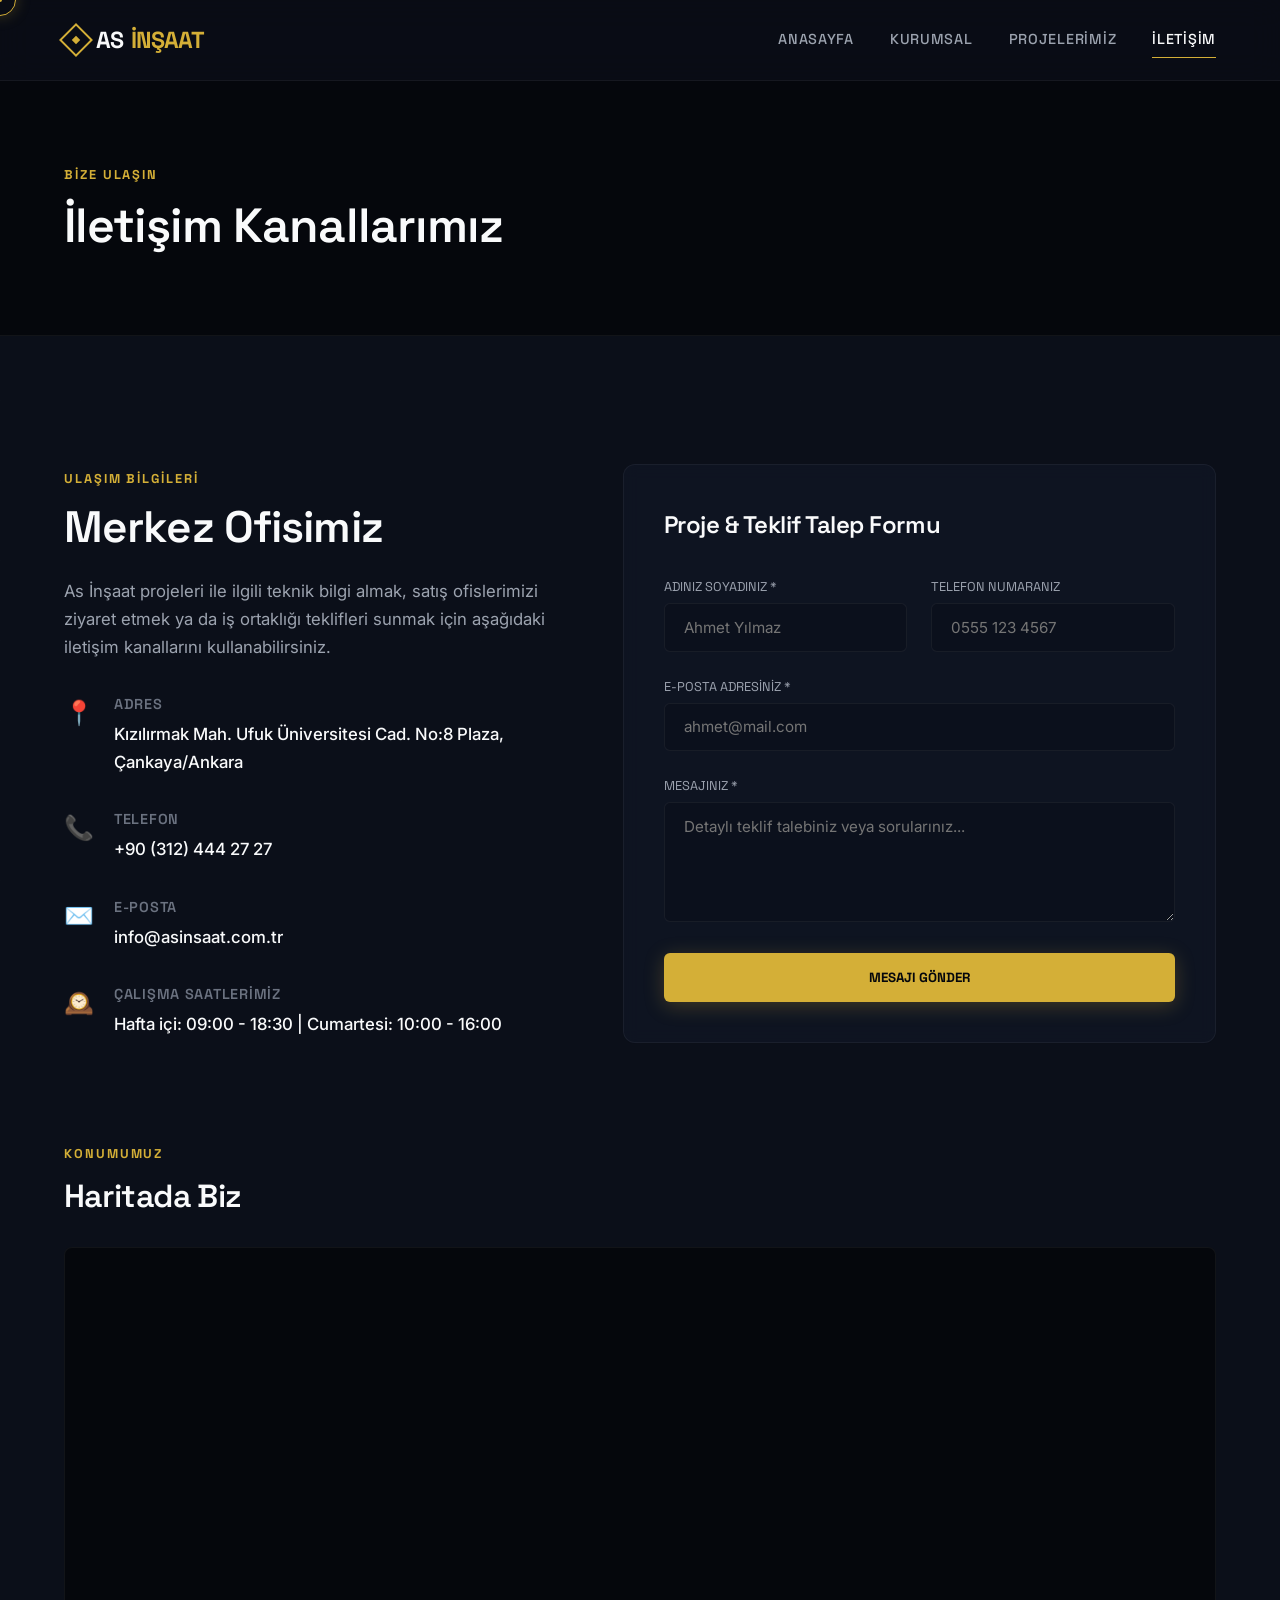
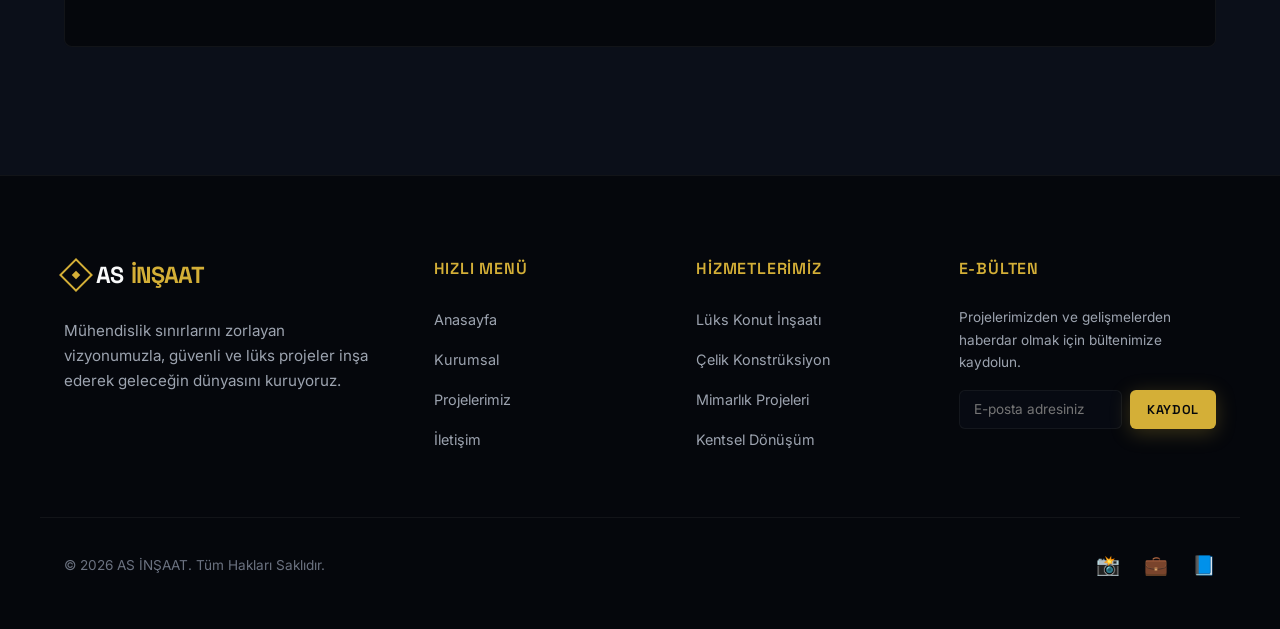
==== contact.html @ 5be3aeaa "feat: initial commit for As Insaat website" ====
<!DOCTYPE html>
<html lang="tr">
<head>
  <meta charset="utf-8">
  <meta name="viewport" content="width=device-width, initial-scale=1.0">
  <title>İletişim | As İnşaat - Merkez Ofis ve Şantiye Bilgileri</title>
  
  <!-- SEO Meta Tags -->
  <meta name="description" content="As İnşaat Ankara merkez ofis adresi, telefon numaraları, e-posta bilgileri ve şantiyelerimiz. Bizimle iletişime geçin, projelerimiz hakkında bilgi alın.">
  <meta name="keywords" content="as inşaat telefon, as inşaat adres, inşaat teklif alma, as inşaat ankara ofis, şantiye konumları">
  <meta name="robots" content="index, follow">
  <meta name="author" content="As İnşaat">
  
  <!-- Favicon -->
  <link rel="icon" type="image/svg+xml" href="data:image/svg+xml,<svg xmlns=%22http://www.w3.org/2000/svg%22 viewBox=%220 0 100 100%22><rect x=%2225%22 y=%2225%22 width=%2250%22 height=%2250%22 fill=%22none%22 stroke=%22%23d4af37%22 stroke-width=%228%22 rotate=%2245%22/></svg>">

  <!-- Style Sheets -->
  <link rel="stylesheet" href="style.css">
</head>
<body>

  <!-- Custom Cursor -->
  <div class="custom-cursor" id="customCursor"></div>
  <div class="custom-cursor-dot" id="customCursorDot"></div>

  <!-- Background Grid Lines -->
  <div class="bg-grid-lines"></div>

  <!-- Glass Header -->
  <header class="glass-header">
    <div class="container nav-container">
      <a href="index.html" class="logo">
        <span class="logo-icon"></span>
        AS<span>İNŞAAT</span>
      </a>
      
      <nav class="nav-menu">
        <a href="index.html" class="nav-item">Anasayfa</a>
        <a href="about.html" class="nav-item">Kurumsal</a>
        <a href="projects.html" class="nav-item">Projelerimiz</a>
        <a href="contact.html" class="nav-item active">İletişim</a>
      </nav>

      <button class="hamburger" id="hamburger" aria-label="Menü">
        <span></span>
        <span></span>
        <span></span>
      </button>
    </div>
  </header>

  <!-- Mobile Menu -->
  <div class="mobile-nav" id="mobileNav">
    <a href="index.html" class="nav-item">Anasayfa</a>
    <a href="about.html" class="nav-item">Kurumsal</a>
    <a href="projects.html" class="nav-item">Projelerimiz</a>
    <a href="contact.html" class="nav-item active">İletişim</a>
  </div>

  <main>
    <!-- Page Hero -->
    <section class="page-hero">
      <div class="container">
        <span class="section-badge">Bize Ulaşın</span>
        <h1 class="page-hero-title">İletişim Kanallarımız</h1>
      </div>
    </section>

    <!-- Contact details section -->
    <section class="page-content-sec">
      <div class="container contact-layout">
        
        <!-- Info Column -->
        <div class="contact-info-block">
          <span class="section-badge">Ulaşım Bilgileri</span>
          <h2 class="section-title">Merkez Ofisimiz</h2>
          <p class="section-desc" style="margin-bottom: 2rem;">As İnşaat projeleri ile ilgili teknik bilgi almak, satış ofislerimizi ziyaret etmek ya da iş ortaklığı teklifleri sunmak için aşağıdaki iletişim kanallarını kullanabilirsiniz.</p>
          
          <ul class="contact-details-list" style="margin-top: 0;">
            <li class="contact-detail-item">
              <span class="contact-icon">📍</span>
              <div class="contact-text">
                <h4>Adres</h4>
                <p>Kızılırmak Mah. Ufuk Üniversitesi Cad. No:8 Plaza, Çankaya/Ankara</p>
              </div>
            </li>
            <li class="contact-detail-item">
              <span class="contact-icon">📞</span>
              <div class="contact-text">
                <h4>Telefon</h4>
                <p>+90 (312) 444 27 27</p>
              </div>
            </li>
            <li class="contact-detail-item">
              <span class="contact-icon">✉️</span>
              <div class="contact-text">
                <h4>E-Posta</h4>
                <p>info@asinsaat.com.tr</p>
              </div>
            </li>
            <li class="contact-detail-item">
              <span class="contact-icon">🕰️</span>
              <div class="contact-text">
                <h4>Çalışma Saatlerimiz</h4>
                <p>Hafta içi: 09:00 - 18:30 | Cumartesi: 10:00 - 16:00</p>
              </div>
            </li>
          </ul>
        </div>

        <!-- Form Column -->
        <div class="contact-form">
          <h3 class="form-title">Proje & Teklif Talep Formu</h3>
          <form id="contactForm">
            <div class="form-row">
              <div class="form-group">
                <label class="form-label">Adınız Soyadınız *</label>
                <input type="text" class="form-input" id="formName" placeholder="Ahmet Yılmaz" required>
              </div>
              <div class="form-group">
                <label class="form-label">Telefon Numaranız</label>
                <input type="tel" class="form-input" id="formPhone" placeholder="0555 123 4567">
              </div>
            </div>
            <div class="form-group">
              <label class="form-label">E-Posta Adresiniz *</label>
              <input type="email" class="form-input" id="formEmail" placeholder="ahmet@mail.com" required>
            </div>
            <div class="form-group">
              <label class="form-label">Mesajınız *</label>
              <textarea class="form-textarea" id="formMessage" placeholder="Detaylı teklif talebiniz veya sorularınız..." required></textarea>
            </div>
            <button type="submit" class="form-submit-btn">Mesajı Gönder</button>
            <div class="form-status" id="formStatus"></div>
          </form>
        </div>

      </div>

      <!-- Google Maps styled iframe -->
      <div class="container" style="margin-top: 6rem;">
        <span class="section-badge">Konumumuz</span>
        <h2 class="section-title" style="font-size: 2rem; margin-bottom: 2rem;">Haritada Biz</h2>
        
        <div style="width: 100%; height: 400px; border-radius: 8px; overflow: hidden; border: 1px solid var(--border); background: var(--bg-darker); position: relative;">
          <!-- Grey scale styled Map placeholder/embed -->
          <iframe 
            src="https://www.google.com/maps/embed?pb=!1m18!1m12!1m3!1d3060.7725964893707!2d32.80806457659556!3d39.90176848683526!2m3!1f0!2f0!3f0!3m2!1i1024!2i768!4f13.1!3m3!1m2!1s0x14d34f40f09ca283%3A0xb35a392817ee6a66!2zS8SxesSxbM1ybWFrLCBVZnVrIMOcbmkudmVyc2l0ZXNpIENkLiwgw4dhbmtheWEvQW5rYXJh!5e0!3m2!2str!3str!4v1719123456789!5m2!2str!3str" 
            width="100%" 
            height="100%" 
            style="border:0; filter: grayscale(1) invert(0.9) contrast(1.15) opacity(0.8);" 
            allowfullscreen="" 
            loading="lazy" 
            referrerpolicy="no-referrer-when-downgrade">
          </iframe>
        </div>
      </div>
    </section>
  </main>

  <!-- Footer -->
  <footer>
    <div class="container footer-grid">
      <div class="footer-brand">
        <a href="index.html" class="logo">
          <span class="logo-icon"></span>
          AS<span>İNŞAAT</span>
        </a>
        <p>Mühendislik sınırlarını zorlayan vizyonumuzla, güvenli ve lüks projeler inşa ederek geleceğin dünyasını kuruyoruz.</p>
      </div>
      
      <div>
        <h4 class="footer-title">Hızlı Menü</h4>
        <ul class="footer-links">
          <li><a href="index.html" class="footer-link">Anasayfa</a></li>
          <li><a href="about.html" class="footer-link">Kurumsal</a></li>
          <li><a href="projects.html" class="footer-link">Projelerimiz</a></li>
          <li><a href="contact.html" class="footer-link">İletişim</a></li>
        </ul>
      </div>

      <div>
        <h4 class="footer-title">Hizmetlerimiz</h4>
        <ul class="footer-links">
          <li><a href="index.html#hizmetler" class="footer-link">Lüks Konut İnşaatı</a></li>
          <li><a href="index.html#hizmetler" class="footer-link">Çelik Konstrüksiyon</a></li>
          <li><a href="index.html#hizmetler" class="footer-link">Mimarlık Projeleri</a></li>
          <li><a href="index.html#hizmetler" class="footer-link">Kentsel Dönüşüm</a></li>
        </ul>
      </div>

      <div>
        <h4 class="footer-title">E-Bülten</h4>
        <p style="color: var(--text-muted); font-size: 0.85rem; margin-bottom: 1rem;">Projelerimizden ve gelişmelerden haberdar olmak için bültenimize kaydolun.</p>
        <div style="display: flex; gap: 8px;">
          <input type="email" class="form-input" placeholder="E-posta adresiniz" style="padding: 10px 14px; font-size: 0.85rem;">
          <button class="btn btn-primary" style="padding: 10px 16px; font-size: 0.8rem; border-radius: 6px;">KAYDOL</button>
        </div>
      </div>
    </div>

    <div class="container footer-bottom">
      <div class="copyright">&copy; 2026 AS İNŞAAT. Tüm Hakları Saklıdır.</div>
      <div class="footer-socials">
        <a href="#" class="social-icon" aria-label="Instagram">📸</a>
        <a href="#" class="social-icon" aria-label="LinkedIn">💼</a>
        <a href="#" class="social-icon" aria-label="Facebook">📘</a>
      </div>
    </div>
  </footer>

  <!-- Project Database & Script files -->
  <script src="projects.js"></script>
  <script src="script.js"></script>
</body>
</html>
---- style.css ----
/* As İnşaat - Premium Kurumsal Mimarlık & İnşaat Tasarım Sistemi */

@import url('https://fonts.googleapis.com/css2?family=Inter:wght@300;400;500;600;700&family=Space+Grotesk:wght@300;400;500;600;700&display=swap');

:root {
  --bg-dark: #0b0f19;
  --bg-darker: #05070c;
  --bg-card: rgba(17, 24, 39, 0.65);
  --bg-card-hover: rgba(31, 41, 55, 0.8);
  
  --primary: #d4af37; /* Metalik Altın / Pirinç */
  --primary-glow: rgba(212, 175, 55, 0.25);
  --primary-dim: #b5922a;
  
  --text-main: #f9fafb;
  --text-muted: #9ca3af;
  --text-dim: #6b7280;
  
  --border: rgba(255, 255, 255, 0.05);
  --border-hover: rgba(212, 175, 55, 0.3);
  
  --font-heading: 'Space Grotesk', sans-serif;
  --font-body: 'Inter', sans-serif;
  
  --ease-custom: cubic-bezier(0.16, 1, 0.3, 1);
}

/* Reset & Base Styles */
*, *::before, *::after {
  box-sizing: border-box;
  margin: 0;
  padding: 0;
}

html {
  scroll-behavior: smooth;
  background-color: var(--bg-dark);
  font-size: 16px;
}

body {
  background-color: var(--bg-dark);
  color: var(--text-main);
  font-family: var(--font-body);
  overflow-x: hidden;
  line-height: 1.65;
  -webkit-font-smoothing: antialiased;
}

/* Scrollbar */
::-webkit-scrollbar {
  width: 6px;
}
::-webkit-scrollbar-track {
  background: var(--bg-darker);
}
::-webkit-scrollbar-thumb {
  background: rgba(255, 255, 255, 0.08);
  border-radius: 3px;
}
::-webkit-scrollbar-thumb:hover {
  background: var(--primary);
}

/* Layout Utilities */
.container {
  max-width: 1200px;
  margin: 0 auto;
  padding: 0 1.5rem;
  position: relative;
  z-index: 10;
}

/* Custom Cursor */
.custom-cursor {
  position: fixed;
  width: 32px;
  height: 32px;
  border: 1px solid var(--primary);
  border-radius: 50%;
  pointer-events: none;
  transform: translate(-50%, -50%);
  z-index: 99999;
  transition: width 0.3s var(--ease-custom), height 0.3s var(--ease-custom), background-color 0.3s;
  box-shadow: 0 0 15px var(--primary-glow);
}
.custom-cursor-dot {
  position: fixed;
  width: 4px;
  height: 4px;
  background-color: var(--primary);
  border-radius: 50%;
  pointer-events: none;
  transform: translate(-50%, -50%);
  z-index: 100000;
}
.custom-cursor.grow {
  width: 50px;
  height: 50px;
  background-color: rgba(212, 175, 55, 0.05);
  border-color: var(--primary);
}
@media (hover: none) {
  .custom-cursor, .custom-cursor-dot { display: none !important; }
}

/* Grid System */
.grid {
  display: grid;
  gap: 2rem;
}
.grid-2 { grid-template-columns: 1fr; }
.grid-3 { grid-template-columns: 1fr; }
.grid-4 { grid-template-columns: 1fr; }

@media (min-width: 768px) {
  .grid-2 { grid-template-columns: repeat(2, 1fr); }
  .grid-3 { grid-template-columns: repeat(2, 1fr); }
  .grid-4 { grid-template-columns: repeat(2, 1fr); }
}
@media (min-width: 1024px) {
  .grid-3 { grid-template-columns: repeat(3, 1fr); }
  .grid-4 { grid-template-columns: repeat(4, 1fr); }
}

/* Typography & Headings */
h1, h2, h3, h4, h5, h6 {
  font-family: var(--font-heading);
  font-weight: 600;
  letter-spacing: -0.02em;
  color: var(--text-main);
}

.section-badge {
  font-family: var(--font-heading);
  font-size: 0.8rem;
  text-transform: uppercase;
  color: var(--primary);
  letter-spacing: 0.15em;
  font-weight: 700;
  display: inline-block;
  margin-bottom: 0.75rem;
}

.section-title {
  font-size: 2.25rem;
  line-height: 1.2;
  margin-bottom: 1.5rem;
}
@media (min-width: 768px) {
  .section-title { font-size: 2.75rem; }
}

.section-desc {
  color: var(--text-muted);
  max-width: 600px;
  margin-bottom: 3rem;
  font-size: 1.05rem;
}

/* Buttons */
.btn {
  display: inline-flex;
  align-items: center;
  justify-content: center;
  padding: 0.85rem 1.75rem;
  font-family: var(--font-heading);
  font-size: 0.9rem;
  font-weight: 600;
  text-transform: uppercase;
  letter-spacing: 0.05em;
  border-radius: 4px;
  cursor: pointer;
  text-decoration: none;
  transition: all 0.3s var(--ease-custom);
  border: 1px solid transparent;
  gap: 0.75rem;
}
.btn-primary {
  background: var(--primary);
  color: var(--bg-darker);
  box-shadow: 0 4px 20px var(--primary-glow);
}
.btn-primary:hover {
  background: var(--text-main);
  box-shadow: 0 8px 30px rgba(255, 255, 255, 0.1);
  transform: translateY(-2px);
}
.btn-secondary {
  background: transparent;
  color: var(--text-main);
  border-color: rgba(255, 255, 255, 0.15);
}
.btn-secondary:hover {
  background: rgba(255, 255, 255, 0.05);
  border-color: var(--primary);
  transform: translateY(-2px);
}

/* Glass Header & Navbar */
header.glass-header {
  position: fixed;
  top: 0;
  left: 0;
  width: 100%;
  z-index: 1000;
  background: rgba(11, 15, 25, 0.75);
  backdrop-filter: blur(16px);
  -webkit-backdrop-filter: blur(16px);
  border-bottom: 1px solid var(--border);
  transition: background 0.3s, padding 0.3s;
}
header.glass-header .nav-container {
  display: flex;
  justify-content: space-between;
  align-items: center;
  height: 80px;
}
.logo {
  font-family: var(--font-heading);
  font-size: 1.45rem;
  font-weight: 700;
  color: var(--text-main);
  text-decoration: none;
  letter-spacing: -1px;
  display: flex;
  align-items: center;
  gap: 8px;
}
.logo-icon {
  width: 24px;
  height: 24px;
  border: 2px solid var(--primary);
  transform: rotate(45deg);
  position: relative;
  display: inline-block;
}
.logo-icon::after {
  content: '';
  position: absolute;
  top: 50%;
  left: 50%;
  width: 6px;
  height: 6px;
  background-color: var(--primary);
  transform: translate(-50%, -50%);
}
.logo span {
  color: var(--primary);
}

.nav-menu {
  display: none;
  gap: 2.25rem;
  align-items: center;
}
@media (min-width: 768px) {
  .nav-menu { display: flex; }
}
.nav-item {
  color: var(--text-muted);
  text-decoration: none;
  font-weight: 500;
  font-size: 0.9rem;
  font-family: var(--font-heading);
  text-transform: uppercase;
  letter-spacing: 0.05em;
  transition: color 0.3s;
  position: relative;
  padding: 6px 0;
}
.nav-item::after {
  content: '';
  position: absolute;
  bottom: 0;
  left: 0;
  width: 0;
  height: 1px;
  background-color: var(--primary);
  transition: width 0.3s;
}
.nav-item:hover {
  color: var(--text-main);
}
.nav-item:hover::after, .nav-item.active::after {
  width: 100%;
}
.nav-item.active {
  color: var(--text-main);
}

/* Mobile Menu Hamburger */
.hamburger {
  display: flex;
  flex-direction: column;
  gap: 6px;
  background: transparent;
  border: none;
  cursor: pointer;
  padding: 5px;
  z-index: 1001;
}
@media (min-width: 768px) {
  .hamburger { display: none; }
}
.hamburger span {
  display: block;
  width: 24px;
  height: 2px;
  background-color: var(--text-main);
  transition: transform 0.3s, opacity 0.3s;
}
.hamburger.active span:nth-child(1) {
  transform: translateY(8px) rotate(45deg);
}
.hamburger.active span:nth-child(2) {
  opacity: 0;
}
.hamburger.active span:nth-child(3) {
  transform: translateY(-8px) rotate(-45deg);
}

/* Mobile Dropdown Nav */
.mobile-nav {
  position: fixed;
  top: 0;
  right: -100%;
  width: 300px;
  height: 100vh;
  background: #0e1422;
  border-left: 1px solid var(--border);
  padding: 100px 30px 30px 30px;
  display: flex;
  flex-direction: column;
  gap: 2rem;
  z-index: 999;
  transition: right 0.4s var(--ease-custom);
  box-shadow: -10px 0 30px rgba(0,0,0,0.5);
}
.mobile-nav.active {
  right: 0;
}
.mobile-nav .nav-item {
  font-size: 1.1rem;
}

/* Grid Background Layout */
.bg-grid-lines {
  position: fixed;
  top: 0;
  left: 0;
  width: 100vw;
  height: 100vh;
  background-image: 
    linear-gradient(rgba(255, 255, 255, 0.005) 1px, transparent 1px),
    linear-gradient(90deg, rgba(255, 255, 255, 0.005) 1px, transparent 1px);
  background-size: 80px 80px;
  pointer-events: none;
  z-index: 1;
}

/* Hero Section with 3D Explode Building Animation */
.hero-section {
  position: relative;
  min-height: 100vh;
  padding-top: 100px;
  display: flex;
  align-items: center;
  overflow: hidden;
  z-index: 2;
}

.hero-layout {
  display: grid;
  grid-template-columns: 1fr;
  align-items: center;
  gap: 3rem;
  width: 100%;
}
@media (min-width: 1024px) {
  .hero-layout {
    grid-template-columns: 1.2fr 1fr;
  }
}

.hero-content {
  position: relative;
  z-index: 10;
}
.hero-title {
  font-size: 3rem;
  line-height: 1.1;
  font-weight: 700;
  margin-bottom: 1.5rem;
}
@media (min-width: 768px) {
  .hero-title { font-size: 4rem; }
}
.hero-title span {
  color: var(--primary);
  display: block;
}
.hero-description {
  color: var(--text-muted);
  font-size: 1.1rem;
  margin-bottom: 2.5rem;
  max-width: 500px;
}
.hero-actions {
  display: flex;
  gap: 1rem;
  flex-wrap: wrap;
}

/* 3D Animation Container */
.hero-3d-viewport {
  position: relative;
  height: 380px;
  width: 100%;
  display: flex;
  align-items: center;
  justify-content: center;
  perspective: 1200px; /* 3D derinlik oluşturucu */
}
@media (min-width: 768px) {
  .hero-3d-viewport { height: 500px; }
}

.hero-3d-container {
  width: 280px;
  height: 380px;
  position: relative;
  transform-style: preserve-3d;
  transform: rotateX(20deg) rotateY(-25deg);
  transition: transform 0.1s ease-out;
}
@media (min-width: 768px) {
  .hero-3d-container {
    width: 340px;
    height: 440px;
  }
}

/* 3D Yapı Katmanları */
.building-layer {
  position: absolute;
  top: 0;
  left: 0;
  width: 100%;
  height: 100%;
  transform-style: preserve-3d;
  pointer-events: none;
  display: flex;
  align-items: center;
  justify-content: center;
}

/* Layer 1: Blueprint vector lines */
.layer-blueprint {
  z-index: 10;
}
.layer-blueprint svg {
  width: 100%;
  height: 100%;
  filter: drop-shadow(0 0 8px rgba(30, 144, 255, 0.4));
}

/* Layer 2: Steel Structural Framework */
.layer-structure {
  z-index: 20;
}
.layer-structure svg {
  width: 100%;
  height: 100%;
  filter: drop-shadow(0 0 12px rgba(212, 175, 55, 0.3));
}

/* Layer 3: Completed Glazed Facade render */
.layer-facade {
  z-index: 30;
}
.layer-facade svg {
  width: 100%;
  height: 100%;
  filter: drop-shadow(0 15px 30px rgba(0, 0, 0, 0.5));
}

/* Teknik Bilgi Baloncukları */
.tech-label {
  position: absolute;
  background: rgba(11, 15, 25, 0.85);
  border: 1px solid var(--primary);
  border-radius: 4px;
  padding: 6px 12px;
  font-family: var(--font-heading);
  font-size: 0.75rem;
  color: var(--primary);
  font-weight: 700;
  letter-spacing: 0.05em;
  white-space: nowrap;
  pointer-events: none;
  opacity: 0;
  transition: opacity 0.3s;
  display: flex;
  align-items: center;
  gap: 8px;
  backdrop-filter: blur(4px);
}
.tech-label::before {
  content: '';
  width: 6px;
  height: 6px;
  background-color: var(--primary);
  border-radius: 50%;
}
.label-blueprint { top: 25%; left: -40px; }
.label-structure { top: 50%; right: -50px; }
.label-facade { bottom: 20%; left: -20px; }

/* Scroll Göstergesi */
.scroll-indicator {
  position: absolute;
  bottom: 30px;
  left: 50%;
  transform: translateX(-50%);
  display: flex;
  flex-direction: column;
  align-items: center;
  gap: 8px;
  font-family: var(--font-heading);
  font-size: 0.7rem;
  text-transform: uppercase;
  letter-spacing: 0.1em;
  color: var(--text-dim);
  z-index: 10;
}
.scroll-mouse {
  width: 18px;
  height: 28px;
  border: 2px solid var(--text-dim);
  border-radius: 10px;
  position: relative;
}
.scroll-mouse::after {
  content: '';
  width: 2px;
  height: 6px;
  background-color: var(--primary);
  position: absolute;
  top: 6px;
  left: 50%;
  transform: translateX(-50%);
  border-radius: 1px;
  animation: scrollWheel 1.5s infinite;
}
@keyframes scrollWheel {
  0% { transform: translate(-50%, 0); opacity: 1; }
  100% { transform: translate(-50%, 6px); opacity: 0; }
}

/* Corporate Highlights / Counters Section */
.highlights-section {
  padding: 5rem 0;
  border-top: 1px solid var(--border);
  border-bottom: 1px solid var(--border);
  background: var(--bg-darker);
  position: relative;
  z-index: 10;
}
.stats-grid {
  display: grid;
  grid-template-columns: repeat(2, 1fr);
  gap: 2rem;
}
@media (min-width: 1024px) {
  .stats-grid { grid-template-columns: repeat(4, 1fr); }
}
.stat-card {
  text-align: center;
  padding: 1rem;
}
.stat-number {
  font-family: var(--font-heading);
  font-size: 2.5rem;
  font-weight: 700;
  color: var(--primary);
  line-height: 1;
  margin-bottom: 0.5rem;
}
@media (min-width: 768px) {
  .stat-number { font-size: 3.5rem; }
}
.stat-title {
  font-size: 0.9rem;
  text-transform: uppercase;
  letter-spacing: 0.05em;
  color: var(--text-muted);
}

/* Services Section */
.services-section {
  padding: 8rem 0;
  position: relative;
  z-index: 10;
}
.service-card {
  background: var(--bg-card);
  border: 1px solid var(--border);
  border-radius: 8px;
  padding: 2.5rem;
  transition: all 0.4s var(--ease-custom);
  position: relative;
  overflow: hidden;
  height: 100%;
}
.service-card::before {
  content: '';
  position: absolute;
  top: 0;
  left: 0;
  width: 100%;
  height: 3px;
  background: var(--primary);
  transform: scaleX(0);
  transform-origin: left;
  transition: transform 0.4s var(--ease-custom);
}
.service-card:hover {
  background: var(--bg-card-hover);
  border-color: var(--border-hover);
  transform: translateY(-5px);
  box-shadow: 0 15px 30px rgba(0,0,0,0.3);
}
.service-card:hover::before {
  transform: scaleX(1);
}
.service-icon {
  color: var(--primary);
  margin-bottom: 1.5rem;
}
.service-icon svg {
  width: 48px;
  height: 48px;
}
.service-title {
  font-size: 1.35rem;
  margin-bottom: 1rem;
}
.service-text {
  color: var(--text-muted);
  font-size: 0.95rem;
  margin-bottom: 1.5rem;
}
.service-list {
  list-style: none;
  display: flex;
  flex-direction: column;
  gap: 0.5rem;
}
.service-list-item {
  font-size: 0.85rem;
  color: var(--text-muted);
  display: flex;
  align-items: center;
  gap: 8px;
}
.service-list-item::before {
  content: '+';
  color: var(--primary);
  font-weight: 700;
}

/* Featured Projects Section */
.featured-section {
  padding: 8rem 0;
  background: var(--bg-darker);
  position: relative;
  z-index: 10;
}
.project-header-row {
  display: flex;
  flex-direction: column;
  justify-content: space-between;
  align-items: flex-start;
  margin-bottom: 3rem;
}
@media (min-width: 768px) {
  .project-header-row {
    flex-direction: row;
    align-items: flex-end;
  }
}
.project-filters {
  display: flex;
  gap: 0.5rem;
  flex-wrap: wrap;
  margin-top: 1rem;
}
.filter-btn {
  background: transparent;
  border: 1px solid var(--border);
  color: var(--text-muted);
  padding: 8px 16px;
  border-radius: 4px;
  cursor: pointer;
  font-family: var(--font-heading);
  font-size: 0.8rem;
  text-transform: uppercase;
  letter-spacing: 0.05em;
  transition: all 0.3s;
}
.filter-btn:hover, .filter-btn.active {
  background: var(--primary);
  border-color: var(--primary);
  color: var(--bg-darker);
  font-weight: 600;
}

/* Project Card Layout */
.projects-grid {
  display: grid;
  gap: 2rem;
  grid-template-columns: 1fr;
}
@media (min-width: 768px) {
  .projects-grid { grid-template-columns: repeat(2, 1fr); }
}
.project-card {
  border-radius: 8px;
  overflow: hidden;
  background: var(--bg-card);
  border: 1px solid var(--border);
  transition: all 0.4s var(--ease-custom);
  position: relative;
  display: flex;
  flex-direction: column;
  cursor: pointer;
}
.project-card:hover {
  transform: translateY(-5px);
  border-color: var(--border-hover);
  box-shadow: 0 15px 35px rgba(0,0,0,0.4);
}
.project-img-wrapper {
  position: relative;
  width: 100%;
  padding-top: 60%; /* Aspect Ratio 5:3 */
  overflow: hidden;
}
.project-img {
  position: absolute;
  top: 0;
  left: 0;
  width: 100%;
  height: 100%;
  object-fit: cover;
  transition: transform 0.6s var(--ease-custom);
}
.project-card:hover .project-img {
  transform: scale(1.05);
}
.project-overlay {
  position: absolute;
  top: 15px;
  left: 15px;
  background: rgba(11, 15, 25, 0.85);
  border: 1px solid var(--primary);
  border-radius: 4px;
  padding: 4px 10px;
  font-family: var(--font-heading);
  font-size: 0.7rem;
  text-transform: uppercase;
  color: var(--primary);
  font-weight: 700;
  z-index: 5;
  backdrop-filter: blur(4px);
}
.project-info {
  padding: 1.5rem;
  display: flex;
  flex-direction: column;
  flex-grow: 1;
}
.project-meta {
  display: flex;
  justify-content: space-between;
  font-family: var(--font-heading);
  font-size: 0.8rem;
  color: var(--text-dim);
  margin-bottom: 0.5rem;
}
.project-card-title {
  font-size: 1.25rem;
  margin-bottom: 0.75rem;
  color: var(--text-main);
  transition: color 0.3s;
}
.project-card:hover .project-card-title {
  color: var(--primary);
}
.project-card-desc {
  font-size: 0.88rem;
  color: var(--text-muted);
  line-height: 1.5;
  display: -webkit-box;
  -webkit-line-clamp: 2;
  -webkit-box-orient: vertical;
  overflow: hidden;
  text-overflow: ellipsis;
}

/* Details Modal */
.modal-overlay {
  position: fixed;
  top: 0;
  left: 0;
  width: 100%;
  height: 100%;
  background: rgba(11, 15, 25, 0.95);
  backdrop-filter: blur(8px);
  z-index: 10000;
  display: flex;
  align-items: center;
  justify-content: center;
  opacity: 0;
  pointer-events: none;
  transition: opacity 0.3s ease;
}
.modal-overlay.active {
  opacity: 1;
  pointer-events: all;
}
.modal-card {
  background: #0e1422;
  border: 1px solid var(--border);
  border-radius: 12px;
  width: 90%;
  max-width: 900px;
  max-height: 90vh;
  overflow-y: auto;
  position: relative;
  box-shadow: 0 25px 60px rgba(0,0,0,0.6);
  padding: 30px;
  display: grid;
  grid-template-columns: 1fr;
  gap: 2rem;
}
@media (min-width: 768px) {
  .modal-card {
    grid-template-columns: 1.2fr 1fr;
  }
}
.modal-close {
  position: absolute;
  top: 20px;
  right: 20px;
  background: rgba(255, 255, 255, 0.05);
  border: none;
  border-radius: 50%;
  width: 36px;
  height: 36px;
  display: flex;
  align-items: center;
  justify-content: center;
  color: var(--text-muted);
  cursor: pointer;
  z-index: 10;
  font-size: 1.2rem;
  transition: all 0.2s;
}
.modal-close:hover {
  background: var(--primary);
  color: var(--bg-darker);
}
.modal-gallery {
  display: flex;
  flex-direction: column;
  gap: 10px;
}
.modal-main-img {
  width: 100%;
  height: 250px;
  object-fit: cover;
  border-radius: 6px;
}
@media (min-width: 768px) {
  .modal-main-img { height: 350px; }
}
.modal-thumbs {
  display: grid;
  grid-template-columns: repeat(3, 1fr);
  gap: 10px;
}
.modal-thumb {
  width: 100%;
  height: 60px;
  object-fit: cover;
  border-radius: 4px;
  cursor: pointer;
  opacity: 0.6;
  border: 2px solid transparent;
  transition: all 0.2s;
}
.modal-thumb.active, .modal-thumb:hover {
  opacity: 1;
  border-color: var(--primary);
}
.modal-details {
  display: flex;
  flex-direction: column;
  justify-content: space-between;
}
.modal-title {
  font-size: 1.8rem;
  margin-bottom: 10px;
}
.modal-meta-grid {
  display: grid;
  grid-template-columns: repeat(2, 1fr);
  gap: 10px;
  margin-bottom: 20px;
  border-bottom: 1px solid var(--border);
  border-top: 1px solid var(--border);
  padding: 15px 0;
}
.modal-meta-item {
  font-size: 0.85rem;
}
.modal-meta-label {
  color: var(--text-dim);
  text-transform: uppercase;
  font-size: 0.75rem;
  font-family: var(--font-heading);
}
.modal-meta-val {
  font-weight: 600;
  color: var(--text-main);
  margin-top: 2px;
}
.modal-desc {
  font-size: 0.92rem;
  color: var(--text-muted);
  margin-bottom: 20px;
  line-height: 1.6;
}
.modal-features-title {
  font-family: var(--font-heading);
  font-size: 0.95rem;
  color: var(--primary);
  margin-bottom: 10px;
  text-transform: uppercase;
  letter-spacing: 0.05em;
}
.modal-features-list {
  list-style: none;
  display: flex;
  flex-direction: column;
  gap: 6px;
  font-size: 0.85rem;
  color: var(--text-muted);
}
.modal-feature-item {
  display: flex;
  align-items: center;
  gap: 8px;
}
.modal-feature-item::before {
  content: '+';
  color: var(--primary);
  font-weight: 700;
}

/* Contact & CTA Section */
.contact-section {
  padding: 8rem 0;
  position: relative;
  z-index: 10;
}
.contact-layout {
  display: grid;
  grid-template-columns: 1fr;
  gap: 4rem;
}
@media (min-width: 1024px) {
  .contact-layout {
    grid-template-columns: 1fr 1.2fr;
  }
}
.contact-info-block {
  display: flex;
  flex-direction: column;
  justify-content: center;
}
.contact-details-list {
  list-style: none;
  display: flex;
  flex-direction: column;
  gap: 2rem;
  margin-top: 2rem;
}
.contact-detail-item {
  display: flex;
  gap: 1.25rem;
}
.contact-icon {
  color: var(--primary);
  font-size: 1.5rem;
}
.contact-text h4 {
  font-size: 0.9rem;
  text-transform: uppercase;
  letter-spacing: 0.05em;
  color: var(--text-dim);
  margin-bottom: 4px;
}
.contact-text p {
  color: var(--text-main);
  font-size: 1.05rem;
  font-weight: 500;
}

.contact-form {
  background: var(--bg-card);
  border: 1px solid var(--border);
  border-radius: 12px;
  padding: 2.5rem;
  backdrop-filter: blur(8px);
  position: relative;
}
.form-title {
  font-size: 1.5rem;
  margin-bottom: 2rem;
}
.form-group {
  margin-bottom: 1.5rem;
}
.form-row {
  display: grid;
  grid-template-columns: 1fr;
  gap: 1.5rem;
}
@media (min-width: 768px) {
  .form-row {
    grid-template-columns: 1fr 1fr;
  }
}
.form-label {
  display: block;
  font-size: 0.8rem;
  text-transform: uppercase;
  color: var(--text-muted);
  margin-bottom: 6px;
  font-family: var(--font-heading);
}
.form-input, .form-textarea {
  width: 100%;
  background: rgba(11, 15, 25, 0.5);
  border: 1px solid var(--border);
  border-radius: 6px;
  color: var(--text-main);
  padding: 0.85rem 1.2rem;
  font-size: 0.95rem;
  font-family: inherit;
  outline: none;
  transition: all 0.3s;
}
.form-input:focus, .form-textarea:focus {
  border-color: var(--primary);
  box-shadow: 0 0 10px var(--primary-glow);
}
.form-textarea {
  height: 120px;
  resize: vertical;
}
.form-submit-btn {
  background: var(--primary);
  color: var(--bg-darker);
  border: none;
  font-family: var(--font-heading);
  font-weight: 700;
  text-transform: uppercase;
  padding: 1rem 2rem;
  border-radius: 6px;
  cursor: pointer;
  transition: all 0.3s;
  width: 100%;
  box-shadow: 0 4px 20px var(--primary-glow);
}
.form-submit-btn:hover {
  background: var(--text-main);
  box-shadow: 0 8px 30px rgba(255,255,255,0.1);
}
.form-status {
  margin-top: 15px;
  font-size: 0.9rem;
  font-weight: 600;
  text-align: center;
  display: none;
}
.form-status.success {
  color: #10b981;
  display: block;
}
.form-status.error {
  color: #ef4444;
  display: block;
}

/* Footer */
footer {
  border-top: 1px solid var(--border);
  background: var(--bg-darker);
  padding: 5rem 0 3rem 0;
  position: relative;
  z-index: 10;
}
.footer-grid {
  display: grid;
  grid-template-columns: 1fr;
  gap: 3rem;
  margin-bottom: 4rem;
}
@media (min-width: 768px) {
  .footer-grid { grid-template-columns: repeat(2, 1fr); }
}
@media (min-width: 1024px) {
  .footer-grid { grid-template-columns: 1.5fr 1fr 1fr 1.2fr; }
}
.footer-brand p {
  color: var(--text-muted);
  font-size: 0.95rem;
  margin-top: 1.5rem;
  max-width: 320px;
}
.footer-title {
  font-size: 1rem;
  text-transform: uppercase;
  letter-spacing: 0.05em;
  color: var(--primary);
  margin-bottom: 1.5rem;
}
.footer-links {
  list-style: none;
  display: flex;
  flex-direction: column;
  gap: 0.85rem;
}
.footer-link {
  color: var(--text-muted);
  text-decoration: none;
  font-size: 0.9rem;
  transition: color 0.2s;
}
.footer-link:hover {
  color: var(--primary);
}
.footer-bottom {
  border-top: 1px solid var(--border);
  padding-top: 2rem;
  display: flex;
  flex-direction: column;
  gap: 1rem;
  align-items: center;
  justify-content: space-between;
}
@media (min-width: 768px) {
  .footer-bottom {
    flex-direction: row;
  }
}
.copyright {
  font-size: 0.85rem;
  color: var(--text-dim);
}
.footer-socials {
  display: flex;
  gap: 1.5rem;
}
.social-icon {
  color: var(--text-dim);
  text-decoration: none;
  transition: color 0.2s;
  font-size: 1.2rem;
}
.social-icon:hover {
  color: var(--primary);
}

/* Page specific layouts (About / Projects / Contact pages) */
.page-hero {
  padding: 10rem 0 5rem 0;
  background: var(--bg-darker);
  border-bottom: 1px solid var(--border);
  position: relative;
  z-index: 10;
}
.page-hero-title {
  font-size: 3rem;
  line-height: 1.2;
}

.page-content-sec {
  padding: 8rem 0;
  position: relative;
  z-index: 10;
}

/* About Story Layout */
.about-story-layout {
  display: grid;
  grid-template-columns: 1fr;
  gap: 4rem;
  align-items: center;
}
@media (min-width: 1024px) {
  .about-story-layout {
    grid-template-columns: 1.2fr 1fr;
  }
}
.story-img-card {
  position: relative;
  border-radius: 8px;
  overflow: hidden;
  border: 1px solid var(--border);
}
.story-img-card img {
  width: 100%;
  height: auto;
  display: block;
}

/* Timeline Layout */
.timeline-block {
  margin-top: 5rem;
  position: relative;
}
.timeline-block::before {
  content: '';
  position: absolute;
  top: 0;
  left: 20px;
  height: 100%;
  width: 2px;
  background: var(--border);
}
@media (min-width: 768px) {
  .timeline-block::before {
    left: 50%;
    transform: translateX(-50%);
  }
}
.timeline-item {
  position: relative;
  margin-bottom: 4rem;
}
.timeline-item::after {
  content: '';
  display: table;
  clear: both;
}
.timeline-badge {
  width: 12px;
  height: 12px;
  border: 2px solid var(--primary);
  background: var(--bg-dark);
  border-radius: 50%;
  position: absolute;
  left: 15px;
  top: 10px;
  z-index: 10;
}
@media (min-width: 768px) {
  .timeline-badge {
    left: 50%;
    transform: translateX(-50%);
  }
}
.timeline-panel {
  width: calc(100% - 60px);
  float: right;
  padding: 1.5rem;
  background: var(--bg-card);
  border: 1px solid var(--border);
  border-radius: 6px;
  position: relative;
}
@media (min-width: 768px) {
  .timeline-panel {
    width: 45%;
  }
  .timeline-item:nth-child(even) .timeline-panel {
    float: left;
  }
}
.timeline-year {
  font-family: var(--font-heading);
  font-size: 1.25rem;
  color: var(--primary);
  font-weight: 700;
  margin-bottom: 0.5rem;
}
.timeline-title {
  font-size: 1.15rem;
  margin-bottom: 0.5rem;
}
.timeline-desc {
  font-size: 0.9rem;
  color: var(--text-muted);
}
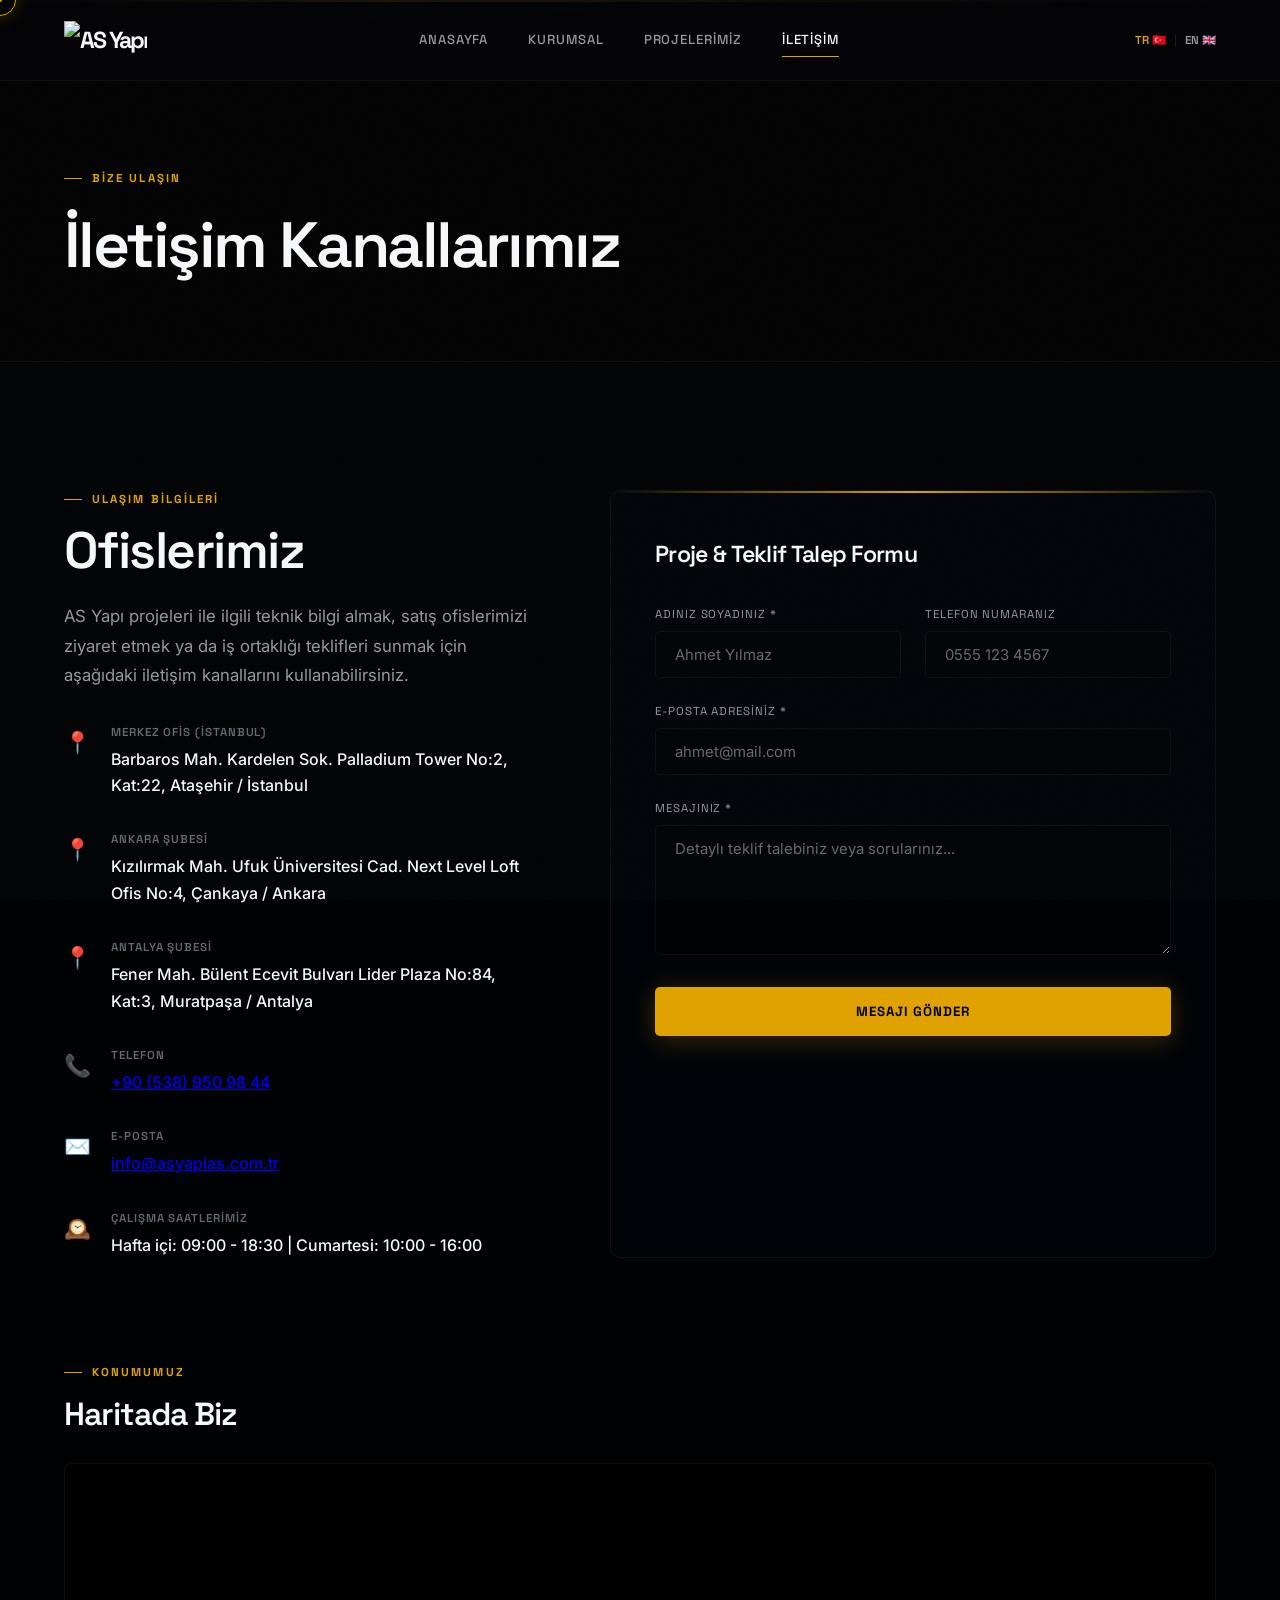
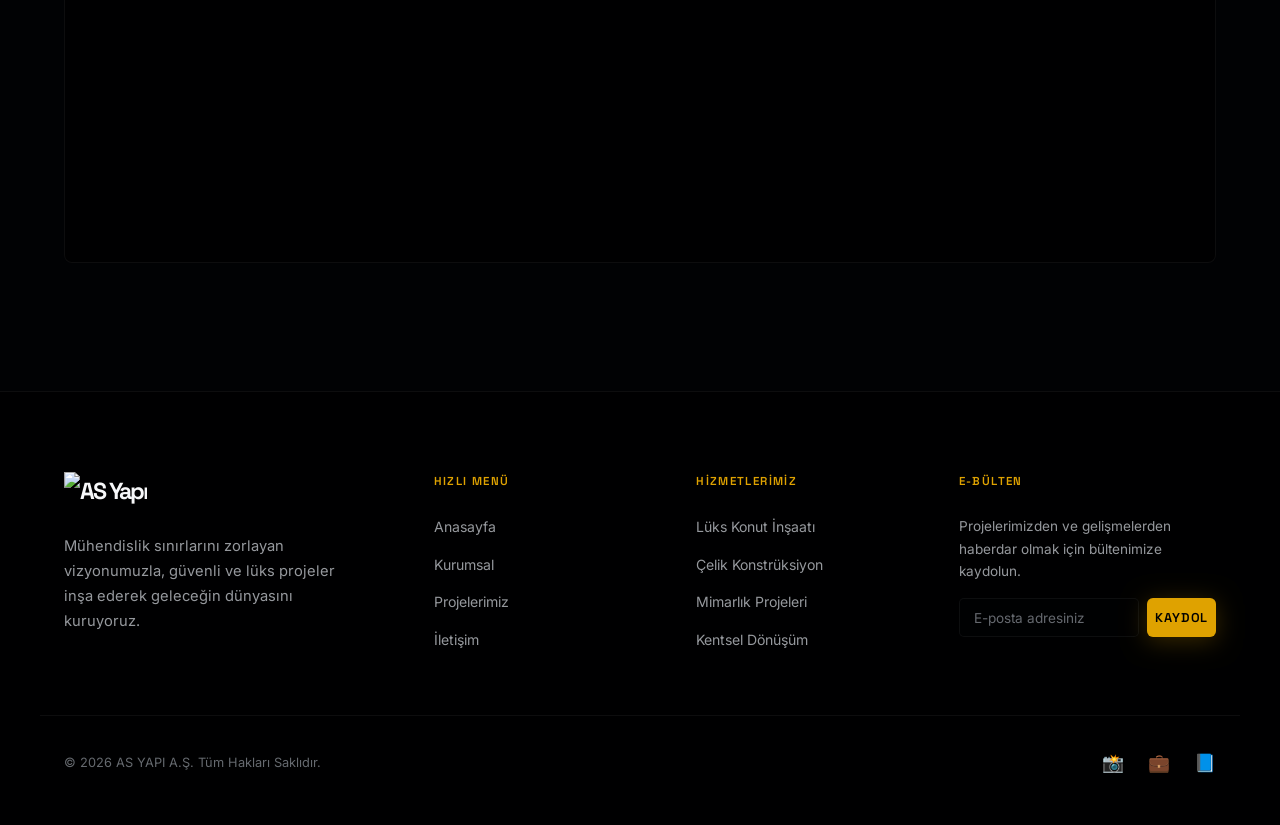
==== commit 07a6f1b3: "contact: add Istanbul, Ankara, and Antalya offices and update map" ====
--- a/contact.html
+++ b/contact.html
@@ -3,16 +3,16 @@
 <head>
   <meta charset="utf-8">
   <meta name="viewport" content="width=device-width, initial-scale=1.0">
-  <title>İletişim | As İnşaat - Merkez Ofis ve Şantiye Bilgileri</title>
+  <title>İletişim | AS Yapı - Merkez Ofis ve Şantiye Bilgileri</title>
   
   <!-- SEO Meta Tags -->
-  <meta name="description" content="As İnşaat Ankara merkez ofis adresi, telefon numaraları, e-posta bilgileri ve şantiyelerimiz. Bizimle iletişime geçin, projelerimiz hakkında bilgi alın.">
-  <meta name="keywords" content="as inşaat telefon, as inşaat adres, inşaat teklif alma, as inşaat ankara ofis, şantiye konumları">
+  <meta name="description" content="AS Yapı Ankara merkez ofis adresi, telefon numaraları, e-posta bilgileri ve şantiyelerimiz. Bizimle iletişime geçin, projelerimiz hakkında bilgi alın.">
+  <meta name="keywords" content="as yapı telefon, as yapı adres, inşaat teklif alma, as yapı ankara ofis, şantiye konumları">
   <meta name="robots" content="index, follow">
-  <meta name="author" content="As İnşaat">
+  <meta name="author" content="AS Yapı">
   
   <!-- Favicon -->
-  <link rel="icon" type="image/svg+xml" href="data:image/svg+xml,<svg xmlns=%22http://www.w3.org/2000/svg%22 viewBox=%220 0 100 100%22><rect x=%2225%22 y=%2225%22 width=%2250%22 height=%2250%22 fill=%22none%22 stroke=%22%23d4af37%22 stroke-width=%228%22 rotate=%2245%22/></svg>">
+  <link rel="icon" type="image/x-icon" href="favicon.ico">
 
   <!-- Style Sheets -->
   <link rel="stylesheet" href="style.css">
@@ -30,8 +30,7 @@
   <header class="glass-header">
     <div class="container nav-container">
       <a href="index.html" class="logo">
-        <span class="logo-icon"></span>
-        AS<span>İNŞAAT</span>
+        <img src="logo.png" alt="AS Yapı" class="logo-img">
       </a>
       
       <nav class="nav-menu">
@@ -41,6 +40,12 @@
         <a href="contact.html" class="nav-item active">İletişim</a>
       </nav>
 
+      <div class="lang-selector">
+        <a href="contact.html" class="lang-btn active">TR 🇹🇷</a>
+        <span class="lang-divider">|</span>
+        <a href="contact-en.html" class="lang-btn">EN 🇬🇧</a>
+      </div>
+
       <button class="hamburger" id="hamburger" aria-label="Menü">
         <span></span>
         <span></span>
@@ -73,29 +78,43 @@
         <!-- Info Column -->
         <div class="contact-info-block">
           <span class="section-badge">Ulaşım Bilgileri</span>
-          <h2 class="section-title">Merkez Ofisimiz</h2>
-          <p class="section-desc" style="margin-bottom: 2rem;">As İnşaat projeleri ile ilgili teknik bilgi almak, satış ofislerimizi ziyaret etmek ya da iş ortaklığı teklifleri sunmak için aşağıdaki iletişim kanallarını kullanabilirsiniz.</p>
+          <h2 class="section-title">Ofislerimiz</h2>
+          <p class="section-desc" style="margin-bottom: 2rem;">AS Yapı projeleri ile ilgili teknik bilgi almak, satış ofislerimizi ziyaret etmek ya da iş ortaklığı teklifleri sunmak için aşağıdaki iletişim kanallarını kullanabilirsiniz.</p>
           
           <ul class="contact-details-list" style="margin-top: 0;">
             <li class="contact-detail-item">
               <span class="contact-icon">📍</span>
               <div class="contact-text">
-                <h4>Adres</h4>
-                <p>Kızılırmak Mah. Ufuk Üniversitesi Cad. No:8 Plaza, Çankaya/Ankara</p>
+                <h4>Merkez Ofis (İstanbul)</h4>
+                <p>Barbaros Mah. Kardelen Sok. Palladium Tower No:2, Kat:22, Ataşehir / İstanbul</p>
+              </div>
+            </li>
+            <li class="contact-detail-item">
+              <span class="contact-icon">📍</span>
+              <div class="contact-text">
+                <h4>Ankara Şubesi</h4>
+                <p>Kızılırmak Mah. Ufuk Üniversitesi Cad. Next Level Loft Ofis No:4, Çankaya / Ankara</p>
+              </div>
+            </li>
+            <li class="contact-detail-item">
+              <span class="contact-icon">📍</span>
+              <div class="contact-text">
+                <h4>Antalya Şubesi</h4>
+                <p>Fener Mah. Bülent Ecevit Bulvarı Lider Plaza No:84, Kat:3, Muratpaşa / Antalya</p>
               </div>
             </li>
             <li class="contact-detail-item">
               <span class="contact-icon">📞</span>
               <div class="contact-text">
                 <h4>Telefon</h4>
-                <p>+90 (312) 444 27 27</p>
+                <p><a href="tel:+905389509844">+90 (538) 950 98 44</a></p>
               </div>
             </li>
             <li class="contact-detail-item">
               <span class="contact-icon">✉️</span>
               <div class="contact-text">
                 <h4>E-Posta</h4>
-                <p>info@asinsaat.com.tr</p>
+                <p><a href="mailto:info@asyapias.com.tr">info@asyapias.com.tr</a></p>
               </div>
             </li>
             <li class="contact-detail-item">
@@ -145,7 +164,7 @@
         <div style="width: 100%; height: 400px; border-radius: 8px; overflow: hidden; border: 1px solid var(--border); background: var(--bg-darker); position: relative;">
           <!-- Grey scale styled Map placeholder/embed -->
           <iframe 
-            src="https://www.google.com/maps/embed?pb=!1m18!1m12!1m3!1d3060.7725964893707!2d32.80806457659556!3d39.90176848683526!2m3!1f0!2f0!3f0!3m2!1i1024!2i768!4f13.1!3m3!1m2!1s0x14d34f40f09ca283%3A0xb35a392817ee6a66!2zS8SxesSxbM1ybWFrLCBVZnVrIMOcbmkudmVyc2l0ZXNpIENkLiwgw4dhbmtheWEvQW5rYXJh!5e0!3m2!2str!3str!4v1719123456789!5m2!2str!3str" 
+            src="https://www.google.com/maps/embed?pb=!1m18!1m12!1m3!1d3011.6502700057053!2d29.10260481232822!3d40.98915012020272!2m3!1f0!2f0!3f0!3m2!1i1024!2i768!4f13.1!3m3!1m2!1s0x14aac8b7cf851603%3A0x6bfa5889e475df1b!2sPalladium%20Tower!5e0!3m2!2str!2str!4v1719123456789!5m2!2str!3str" 
             width="100%" 
             height="100%" 
             style="border:0; filter: grayscale(1) invert(0.9) contrast(1.15) opacity(0.8);" 
@@ -163,8 +182,7 @@
     <div class="container footer-grid">
       <div class="footer-brand">
         <a href="index.html" class="logo">
-          <span class="logo-icon"></span>
-          AS<span>İNŞAAT</span>
+          <img src="logo.png" alt="AS Yapı" class="logo-img">
         </a>
         <p>Mühendislik sınırlarını zorlayan vizyonumuzla, güvenli ve lüks projeler inşa ederek geleceğin dünyasını kuruyoruz.</p>
       </div>
@@ -200,7 +218,7 @@
     </div>
 
     <div class="container footer-bottom">
-      <div class="copyright">&copy; 2026 AS İNŞAAT. Tüm Hakları Saklıdır.</div>
+      <div class="copyright">&copy; 2026 AS YAPI A.Ş. Tüm Hakları Saklıdır.</div>
       <div class="footer-socials">
         <a href="#" class="social-icon" aria-label="Instagram">📸</a>
         <a href="#" class="social-icon" aria-label="LinkedIn">💼</a>
@@ -208,6 +226,11 @@
       </div>
     </div>
   </footer>
+
+  <!-- GSAP Core, ScrollTrigger and Lenis from CDN -->
+  <script src="https://cdnjs.cloudflare.com/ajax/libs/gsap/3.12.5/gsap.min.js"></script>
+  <script src="https://cdnjs.cloudflare.com/ajax/libs/gsap/3.12.5/ScrollTrigger.min.js"></script>
+  <script src="https://cdn.jsdelivr.net/npm/@studio-freight/lenis@1.0.34/dist/lenis.min.js"></script>
 
   <!-- Project Database & Script files -->
   <script src="projects.js"></script>
--- a/style.css
+++ b/style.css
@@ -1,68 +1,105 @@
-/* As İnşaat - Premium Kurumsal Mimarlık & İnşaat Tasarım Sistemi */
+/* AS Yapı — Premium Tasarım Sistemi v2 */
 
 @import url('https://fonts.googleapis.com/css2?family=Inter:wght@300;400;500;600;700&family=Space+Grotesk:wght@300;400;500;600;700&display=swap');
 
 :root {
-  --bg-dark: #0b0f19;
-  --bg-darker: #05070c;
-  --bg-card: rgba(17, 24, 39, 0.65);
-  --bg-card-hover: rgba(31, 41, 55, 0.8);
-  
-  --primary: #d4af37; /* Metalik Altın / Pirinç */
-  --primary-glow: rgba(212, 175, 55, 0.25);
-  --primary-dim: #b5922a;
-  
-  --text-main: #f9fafb;
-  --text-muted: #9ca3af;
-  --text-dim: #6b7280;
-  
-  --border: rgba(255, 255, 255, 0.05);
-  --border-hover: rgba(212, 175, 55, 0.3);
-  
+  --gold:        oklch(75% 0.155 81);
+  --gold-dim:    oklch(64% 0.135 81);
+  --gold-glow:   oklch(75% 0.155 81 / 0.25);
+  --gold-border: oklch(75% 0.155 81 / 0.32);
+
+  --surface-0: oklch(4%  0.010 258);
+  --surface-1: oklch(8%  0.015 258);
+  --surface-2: oklch(10% 0.015 258);
+  --surface-3: oklch(14% 0.015 258);
+  --surface-card:       oklch(12% 0.015 258 / 0.65);
+  --surface-card-hover: oklch(18% 0.015 258 / 0.80);
+
+  --text-0: oklch(98% 0.003 264);
+  --text-1: oklch(68% 0.008 258);
+  --text-2: oklch(52% 0.010 258);
+
+  --border:       oklch(98% 0.003 264 / 0.05);
+  --border-hover: oklch(75% 0.155 81 / 0.32);
+
+  --success: oklch(72% 0.165 162);
+  --error:   oklch(60% 0.220 27);
+
+  /* legacy compat */
+  --bg-dark:       var(--surface-1);
+  --bg-darker:     var(--surface-0);
+  --bg-card:       var(--surface-card);
+  --bg-card-hover: var(--surface-card-hover);
+  --primary:       var(--gold);
+  --primary-glow:  var(--gold-glow);
+  --primary-dim:   var(--gold-dim);
+  --text-main:     var(--text-0);
+  --text-muted:    var(--text-1);
+  --text-dim:      var(--text-2);
+
   --font-heading: 'Space Grotesk', sans-serif;
-  --font-body: 'Inter', sans-serif;
-  
-  --ease-custom: cubic-bezier(0.16, 1, 0.3, 1);
-}
-
-/* Reset & Base Styles */
-*, *::before, *::after {
-  box-sizing: border-box;
-  margin: 0;
-  padding: 0;
-}
+  --font-body:    'Inter', sans-serif;
+  --ease-custom:  cubic-bezier(0.16, 1, 0.3, 1);
+}
+
+/* ── Reset ─────────────────────────────────────────────────── */
+*, *::before, *::after { box-sizing: border-box; margin: 0; padding: 0; }
 
 html {
   scroll-behavior: smooth;
-  background-color: var(--bg-dark);
+  background: var(--surface-1);
   font-size: 16px;
 }
-
 body {
-  background-color: var(--bg-dark);
-  color: var(--text-main);
+  background: var(--surface-1);
+  color: var(--text-0);
   font-family: var(--font-body);
   overflow-x: hidden;
   line-height: 1.65;
   -webkit-font-smoothing: antialiased;
 }
 
-/* Scrollbar */
-::-webkit-scrollbar {
-  width: 6px;
-}
-::-webkit-scrollbar-track {
-  background: var(--bg-darker);
-}
-::-webkit-scrollbar-thumb {
-  background: rgba(255, 255, 255, 0.08);
-  border-radius: 3px;
-}
-::-webkit-scrollbar-thumb:hover {
-  background: var(--primary);
-}
-
-/* Layout Utilities */
+/* Grain overlay */
+body::before {
+  content: '';
+  position: fixed;
+  inset: 0;
+  opacity: 0.038;
+  pointer-events: none;
+  z-index: 99997;
+  background-image: url("data:image/svg+xml,%3Csvg viewBox='0 0 200 200' xmlns='http://www.w3.org/2000/svg'%3E%3Cfilter id='n'%3E%3CfeTurbulence type='fractalNoise' baseFrequency='0.85' numOctaves='4' stitchTiles='stitch'/%3E%3C/filter%3E%3Crect width='100%25' height='100%25' filter='url(%23n)'/%3E%3C/svg%3E");
+  background-size: 200px 200px;
+  animation: grain 10s steps(10) infinite;
+}
+@keyframes grain {
+  0%   { background-position: 0 0; }
+  10%  { background-position: -5% -10%; }
+  20%  { background-position: -15% 5%; }
+  30%  { background-position: 7% -25%; }
+  40%  { background-position: -5% 25%; }
+  50%  { background-position: -15% 10%; }
+  60%  { background-position: 15% 0; }
+  70%  { background-position: 0 15%; }
+  80%  { background-position: 3% 35%; }
+  90%  { background-position: -10% 10%; }
+  100% { background-position: 0 0; }
+}
+
+@media (prefers-reduced-motion: reduce) {
+  *, *::before, *::after {
+    animation-duration: 0.01ms !important;
+    animation-iteration-count: 1 !important;
+    transition-duration: 0.01ms !important;
+  }
+}
+
+/* ── Scrollbar ─────────────────────────────────────────────── */
+::-webkit-scrollbar { width: 5px; }
+::-webkit-scrollbar-track { background: var(--surface-0); }
+::-webkit-scrollbar-thumb { background: oklch(98% 0.003 264 / 0.08); border-radius: 3px; }
+::-webkit-scrollbar-thumb:hover { background: var(--gold); }
+
+/* ── Layout ────────────────────────────────────────────────── */
 .container {
   max-width: 1200px;
   margin: 0 auto;
@@ -71,48 +108,40 @@
   z-index: 10;
 }
 
-/* Custom Cursor */
+/* ── Custom Cursor ─────────────────────────────────────────── */
 .custom-cursor {
   position: fixed;
-  width: 32px;
-  height: 32px;
-  border: 1px solid var(--primary);
+  width: 32px; height: 32px;
+  border: 1px solid var(--gold);
   border-radius: 50%;
   pointer-events: none;
   transform: translate(-50%, -50%);
   z-index: 99999;
   transition: width 0.3s var(--ease-custom), height 0.3s var(--ease-custom), background-color 0.3s;
-  box-shadow: 0 0 15px var(--primary-glow);
+  box-shadow: 0 0 15px var(--gold-glow);
 }
 .custom-cursor-dot {
   position: fixed;
-  width: 4px;
-  height: 4px;
-  background-color: var(--primary);
+  width: 4px; height: 4px;
+  background: var(--gold);
   border-radius: 50%;
   pointer-events: none;
   transform: translate(-50%, -50%);
   z-index: 100000;
 }
 .custom-cursor.grow {
-  width: 50px;
-  height: 50px;
-  background-color: rgba(212, 175, 55, 0.05);
-  border-color: var(--primary);
+  width: 50px; height: 50px;
+  background: oklch(75% 0.155 81 / 0.05);
 }
 @media (hover: none) {
   .custom-cursor, .custom-cursor-dot { display: none !important; }
 }
 
-/* Grid System */
-.grid {
-  display: grid;
-  gap: 2rem;
-}
+/* ── Grid ──────────────────────────────────────────────────── */
+.grid { display: grid; gap: 2rem; }
 .grid-2 { grid-template-columns: 1fr; }
 .grid-3 { grid-template-columns: 1fr; }
 .grid-4 { grid-template-columns: 1fr; }
-
 @media (min-width: 768px) {
   .grid-2 { grid-template-columns: repeat(2, 1fr); }
   .grid-3 { grid-template-columns: repeat(2, 1fr); }
@@ -123,148 +152,155 @@
   .grid-4 { grid-template-columns: repeat(4, 1fr); }
 }
 
-/* Typography & Headings */
+/* ── Typography ────────────────────────────────────────────── */
 h1, h2, h3, h4, h5, h6 {
   font-family: var(--font-heading);
   font-weight: 600;
   letter-spacing: -0.02em;
-  color: var(--text-main);
+  color: var(--text-0);
 }
 
 .section-badge {
   font-family: var(--font-heading);
-  font-size: 0.8rem;
+  font-size: 0.72rem;
   text-transform: uppercase;
-  color: var(--primary);
-  letter-spacing: 0.15em;
+  color: var(--gold);
+  letter-spacing: 0.18em;
   font-weight: 700;
-  display: inline-block;
-  margin-bottom: 0.75rem;
+  display: inline-flex;
+  align-items: center;
+  gap: 10px;
+  margin-bottom: 0.9rem;
+}
+.section-badge::before {
+  content: '';
+  width: 18px; height: 1px;
+  background: var(--gold);
+  flex-shrink: 0;
 }
 
 .section-title {
-  font-size: 2.25rem;
-  line-height: 1.2;
+  font-size: 2.5rem;
+  line-height: 1.08;
   margin-bottom: 1.5rem;
-}
-@media (min-width: 768px) {
-  .section-title { font-size: 2.75rem; }
-}
+  letter-spacing: -0.03em;
+}
+@media (min-width: 768px) { .section-title { font-size: 3.2rem; } }
 
 .section-desc {
-  color: var(--text-muted);
+  color: var(--text-1);
   max-width: 600px;
   margin-bottom: 3rem;
   font-size: 1.05rem;
-}
-
-/* Buttons */
+  line-height: 1.75;
+}
+
+/* ── Buttons ───────────────────────────────────────────────── */
 .btn {
   display: inline-flex;
   align-items: center;
   justify-content: center;
-  padding: 0.85rem 1.75rem;
+  padding: 0.9rem 1.85rem;
   font-family: var(--font-heading);
-  font-size: 0.9rem;
+  font-size: 0.85rem;
   font-weight: 600;
   text-transform: uppercase;
-  letter-spacing: 0.05em;
-  border-radius: 4px;
+  letter-spacing: 0.07em;
+  border-radius: 3px;
   cursor: pointer;
   text-decoration: none;
-  transition: all 0.3s var(--ease-custom);
   border: 1px solid transparent;
   gap: 0.75rem;
+  position: relative;
+  overflow: hidden;
+  will-change: transform;
+  transition: box-shadow 0.35s var(--ease-custom), background 0.3s, border-color 0.3s;
 }
 .btn-primary {
-  background: var(--primary);
-  color: var(--bg-darker);
-  box-shadow: 0 4px 20px var(--primary-glow);
+  background: var(--gold);
+  color: var(--surface-0);
+  box-shadow: 0 4px 24px var(--gold-glow);
 }
 .btn-primary:hover {
-  background: var(--text-main);
-  box-shadow: 0 8px 30px rgba(255, 255, 255, 0.1);
-  transform: translateY(-2px);
+  box-shadow: 0 8px 36px oklch(75% 0.155 81 / 0.42);
 }
 .btn-secondary {
   background: transparent;
-  color: var(--text-main);
-  border-color: rgba(255, 255, 255, 0.15);
+  color: var(--text-0);
+  border-color: oklch(98% 0.003 264 / 0.14);
 }
 .btn-secondary:hover {
-  background: rgba(255, 255, 255, 0.05);
-  border-color: var(--primary);
-  transform: translateY(-2px);
-}
-
-/* Glass Header & Navbar */
+  border-color: var(--gold);
+  box-shadow: 0 0 20px var(--gold-glow);
+}
+
+/* ── Header ────────────────────────────────────────────────── */
 header.glass-header {
   position: fixed;
-  top: 0;
-  left: 0;
+  top: 0; left: 0;
   width: 100%;
   z-index: 1000;
-  background: rgba(11, 15, 25, 0.75);
-  backdrop-filter: blur(16px);
-  -webkit-backdrop-filter: blur(16px);
+  background: oklch(8% 0.015 258 / 0.78);
+  backdrop-filter: blur(20px);
+  -webkit-backdrop-filter: blur(20px);
   border-bottom: 1px solid var(--border);
-  transition: background 0.3s, padding 0.3s;
+  transition: background 0.4s, border-color 0.4s;
+}
+header.glass-header.compact {
+  background: oklch(8% 0.015 258 / 0.97);
+  border-bottom-color: oklch(75% 0.155 81 / 0.12);
 }
 header.glass-header .nav-container {
   display: flex;
   justify-content: space-between;
   align-items: center;
   height: 80px;
-}
+  transition: height 0.4s var(--ease-custom);
+}
+header.glass-header.compact .nav-container { height: 62px; }
+
 .logo {
   font-family: var(--font-heading);
   font-size: 1.45rem;
   font-weight: 700;
-  color: var(--text-main);
+  color: var(--text-0);
   text-decoration: none;
-  letter-spacing: -1px;
+  letter-spacing: -2px;
   display: flex;
   align-items: center;
-  gap: 8px;
+  gap: 10px;
 }
 .logo-icon {
-  width: 24px;
-  height: 24px;
-  border: 2px solid var(--primary);
+  width: 24px; height: 24px;
+  border: 2px solid var(--gold);
   transform: rotate(45deg);
   position: relative;
   display: inline-block;
-}
+  flex-shrink: 0;
+  transition: transform 0.5s var(--ease-custom);
+}
+.logo:hover .logo-icon { transform: rotate(225deg); }
 .logo-icon::after {
   content: '';
   position: absolute;
-  top: 50%;
-  left: 50%;
-  width: 6px;
-  height: 6px;
-  background-color: var(--primary);
+  top: 50%; left: 50%;
+  width: 6px; height: 6px;
+  background: var(--gold);
   transform: translate(-50%, -50%);
 }
-.logo span {
-  color: var(--primary);
-}
-
-.nav-menu {
-  display: none;
-  gap: 2.25rem;
-  align-items: center;
-}
-@media (min-width: 768px) {
-  .nav-menu { display: flex; }
-}
+.logo span { color: var(--gold); }
+
+.nav-menu { display: none; gap: 2.5rem; align-items: center; }
+@media (min-width: 768px) { .nav-menu { display: flex; } }
+
 .nav-item {
-  color: var(--text-muted);
+  color: var(--text-1);
   text-decoration: none;
   font-weight: 500;
-  font-size: 0.9rem;
+  font-size: 0.82rem;
   font-family: var(--font-heading);
   text-transform: uppercase;
-  letter-spacing: 0.05em;
+  letter-spacing: 0.07em;
   transition: color 0.3s;
   position: relative;
   padding: 6px 0;
@@ -272,1038 +308,665 @@
 .nav-item::after {
   content: '';
   position: absolute;
-  bottom: 0;
-  left: 0;
-  width: 0;
-  height: 1px;
-  background-color: var(--primary);
-  transition: width 0.3s;
-}
-.nav-item:hover {
-  color: var(--text-main);
-}
-.nav-item:hover::after, .nav-item.active::after {
-  width: 100%;
-}
-.nav-item.active {
-  color: var(--text-main);
-}
-
-/* Mobile Menu Hamburger */
+  bottom: 0; left: 0;
+  width: 0; height: 1px;
+  background: var(--gold);
+  transition: width 0.35s var(--ease-custom);
+}
+.nav-item:hover { color: var(--text-0); }
+.nav-item:hover::after, .nav-item.active::after { width: 100%; }
+.nav-item.active { color: var(--text-0); }
+
+/* ── Hamburger ─────────────────────────────────────────────── */
 .hamburger {
-  display: flex;
-  flex-direction: column;
-  gap: 6px;
-  background: transparent;
-  border: none;
-  cursor: pointer;
-  padding: 5px;
-  z-index: 1001;
-}
-@media (min-width: 768px) {
-  .hamburger { display: none; }
-}
+  display: flex; flex-direction: column; gap: 6px;
+  background: transparent; border: none;
+  cursor: pointer; padding: 5px; z-index: 1001;
+}
+@media (min-width: 768px) { .hamburger { display: none; } }
 .hamburger span {
-  display: block;
-  width: 24px;
-  height: 2px;
-  background-color: var(--text-main);
-  transition: transform 0.3s, opacity 0.3s;
-}
-.hamburger.active span:nth-child(1) {
-  transform: translateY(8px) rotate(45deg);
-}
-.hamburger.active span:nth-child(2) {
-  opacity: 0;
-}
-.hamburger.active span:nth-child(3) {
-  transform: translateY(-8px) rotate(-45deg);
-}
-
-/* Mobile Dropdown Nav */
+  display: block; width: 24px; height: 2px;
+  background: var(--text-0);
+  transition: transform 0.3s var(--ease-custom), opacity 0.3s;
+}
+.hamburger.active span:nth-child(1) { transform: translateY(8px) rotate(45deg); }
+.hamburger.active span:nth-child(2) { opacity: 0; transform: scaleX(0); }
+.hamburger.active span:nth-child(3) { transform: translateY(-8px) rotate(-45deg); }
+
+/* ── Mobile Nav ────────────────────────────────────────────── */
 .mobile-nav {
   position: fixed;
-  top: 0;
-  right: -100%;
-  width: 300px;
-  height: 100vh;
-  background: #0e1422;
+  top: 0; right: -100%;
+  width: 300px; height: 100vh;
+  background: var(--surface-2);
   border-left: 1px solid var(--border);
-  padding: 100px 30px 30px 30px;
-  display: flex;
-  flex-direction: column;
-  gap: 2rem;
+  padding: 100px 30px 30px;
+  display: flex; flex-direction: column; gap: 2rem;
   z-index: 999;
-  transition: right 0.4s var(--ease-custom);
-  box-shadow: -10px 0 30px rgba(0,0,0,0.5);
-}
-.mobile-nav.active {
-  right: 0;
-}
-.mobile-nav .nav-item {
-  font-size: 1.1rem;
-}
-
-/* Grid Background Layout */
+  transition: right 0.45s var(--ease-custom);
+  box-shadow: -10px 0 40px oklch(0% 0 0 / 0.5);
+}
+.mobile-nav.active { right: 0; }
+.mobile-nav .nav-item { font-size: 1.1rem; }
+
+/* ── Background Grid ───────────────────────────────────────── */
 .bg-grid-lines {
-  position: fixed;
-  top: 0;
-  left: 0;
-  width: 100vw;
-  height: 100vh;
-  background-image: 
-    linear-gradient(rgba(255, 255, 255, 0.005) 1px, transparent 1px),
-    linear-gradient(90deg, rgba(255, 255, 255, 0.005) 1px, transparent 1px);
+  position: fixed; top: 0; left: 0;
+  width: 100vw; height: 100vh;
+  background-image:
+    linear-gradient(oklch(98% 0.003 264 / 0.004) 1px, transparent 1px),
+    linear-gradient(90deg, oklch(98% 0.003 264 / 0.004) 1px, transparent 1px);
   background-size: 80px 80px;
-  pointer-events: none;
-  z-index: 1;
-}
-
-/* Hero Section with 3D Explode Building Animation */
+  pointer-events: none; z-index: 1;
+}
+
+/* ── Hero Section ──────────────────────────────────────────── */
 .hero-section {
   position: relative;
-  min-height: 100vh;
-  padding-top: 100px;
-  display: flex;
-  align-items: center;
+  height: 100vh; width: 100%;
+  display: flex; align-items: center;
+  overflow: hidden; z-index: 2;
+}
+.hero-bg-wrapper {
+  position: absolute; inset: 0;
+  z-index: 1; perspective: 1500px;
+  transform-style: preserve-3d;
+}
+.hero-bg-layer {
+  position: absolute; inset: 0;
+  background-size: cover;
+  background-position: center;
+  transform-style: preserve-3d;
+}
+.layer-blueprint-bg {
+  z-index: 10;
+  background-image: url('https://images.unsplash.com/photo-1503387762-592dedb8267e?auto=format&fit=crop&w=2000&q=80');
+  filter: brightness(0.2) contrast(1.2);
+}
+.blueprint-overlay-grid {
+  position: absolute; inset: 0;
+  background-image:
+    linear-gradient(oklch(60% 0.2 220 / 0.04) 1px, transparent 1px),
+    linear-gradient(90deg, oklch(60% 0.2 220 / 0.04) 1px, transparent 1px);
+  background-size: 50px 50px;
+}
+.layer-structure-bg { z-index: 20; background: transparent !important; }
+.structure-half {
+  position: absolute; left: 0; width: 100%; height: 50%;
+  background-size: cover; background-repeat: no-repeat;
   overflow: hidden;
-  z-index: 2;
-}
-
-.hero-layout {
-  display: grid;
-  grid-template-columns: 1fr;
-  align-items: center;
-  gap: 3rem;
-  width: 100%;
-}
-@media (min-width: 1024px) {
-  .hero-layout {
-    grid-template-columns: 1.2fr 1fr;
-  }
-}
-
-.hero-content {
-  position: relative;
-  z-index: 10;
-}
+  filter: brightness(0.35) contrast(1.1);
+  transform-style: preserve-3d; backface-visibility: hidden;
+}
+.structure-top {
+  top: 0;
+  background-image: url('https://images.unsplash.com/photo-1504307651254-35680f356dfd?auto=format&fit=crop&w=2000&q=80');
+  background-position: center top; background-size: 100vw 100vh;
+  border-bottom: 1px dashed oklch(75% 0.155 81 / 0.22);
+  transform-origin: center top;
+}
+.structure-bottom {
+  bottom: 0;
+  background-image: url('https://images.unsplash.com/photo-1504307651254-35680f356dfd?auto=format&fit=crop&w=2000&q=80');
+  background-position: center bottom; background-size: 100vw 100vh;
+  transform-origin: center bottom;
+}
+.layer-facade-bg { z-index: 30; background: transparent !important; }
+.facade-half {
+  position: absolute; top: 0; width: 50%; height: 100%;
+  background-size: cover; background-repeat: no-repeat;
+  overflow: hidden; transform-style: preserve-3d; backface-visibility: hidden;
+}
+.facade-left {
+  left: 0;
+  background-image: url('https://images.unsplash.com/photo-1486406146926-c627a92ad1ab?auto=format&fit=crop&w=2000&q=80');
+  background-position: left center; background-size: 100vw 100vh;
+  border-right: 1px solid oklch(75% 0.155 81 / 0.35);
+  transform-origin: left center;
+}
+.facade-right {
+  right: 0;
+  background-image: url('https://images.unsplash.com/photo-1486406146926-c627a92ad1ab?auto=format&fit=crop&w=2000&q=80');
+  background-position: right center; background-size: 100vw 100vh;
+  transform-origin: right center;
+}
+.hero-vignette {
+  position: absolute; inset: 0;
+  background: radial-gradient(ellipse at 22% 55%, oklch(8% 0.015 258 / 0.38) 0%, oklch(8% 0.015 258 / 0.92) 72%);
+  z-index: 35; pointer-events: none;
+}
+.hero-content-overlay { position: relative; z-index: 40; width: 100%; }
+.hero-content { position: relative; z-index: 10; }
+
 .hero-title {
-  font-size: 3rem;
-  line-height: 1.1;
+  font-size: 3.5rem;
+  line-height: 1.04;
   font-weight: 700;
-  margin-bottom: 1.5rem;
-}
-@media (min-width: 768px) {
-  .hero-title { font-size: 4rem; }
-}
-.hero-title span {
-  color: var(--primary);
-  display: block;
-}
+  margin-bottom: 1.75rem;
+  letter-spacing: -0.04em;
+}
+@media (min-width: 768px)  { .hero-title { font-size: 5rem; } }
+@media (min-width: 1024px) { .hero-title { font-size: 5.75rem; } }
+.hero-title span { color: var(--gold); display: block; }
+
 .hero-description {
-  color: var(--text-muted);
-  font-size: 1.1rem;
+  color: var(--text-1);
+  font-size: 1.05rem;
   margin-bottom: 2.5rem;
-  max-width: 500px;
-}
-.hero-actions {
-  display: flex;
-  gap: 1rem;
-  flex-wrap: wrap;
-}
-
-/* 3D Animation Container */
-.hero-3d-viewport {
-  position: relative;
-  height: 380px;
-  width: 100%;
-  display: flex;
-  align-items: center;
-  justify-content: center;
-  perspective: 1200px; /* 3D derinlik oluşturucu */
-}
-@media (min-width: 768px) {
-  .hero-3d-viewport { height: 500px; }
-}
-
-.hero-3d-container {
-  width: 280px;
-  height: 380px;
-  position: relative;
-  transform-style: preserve-3d;
-  transform: rotateX(20deg) rotateY(-25deg);
-  transition: transform 0.1s ease-out;
-}
-@media (min-width: 768px) {
-  .hero-3d-container {
-    width: 340px;
-    height: 440px;
-  }
-}
-
-/* 3D Yapı Katmanları */
-.building-layer {
-  position: absolute;
-  top: 0;
-  left: 0;
-  width: 100%;
-  height: 100%;
-  transform-style: preserve-3d;
-  pointer-events: none;
-  display: flex;
-  align-items: center;
-  justify-content: center;
-}
-
-/* Layer 1: Blueprint vector lines */
-.layer-blueprint {
-  z-index: 10;
-}
-.layer-blueprint svg {
-  width: 100%;
-  height: 100%;
-  filter: drop-shadow(0 0 8px rgba(30, 144, 255, 0.4));
-}
-
-/* Layer 2: Steel Structural Framework */
-.layer-structure {
-  z-index: 20;
-}
-.layer-structure svg {
-  width: 100%;
-  height: 100%;
-  filter: drop-shadow(0 0 12px rgba(212, 175, 55, 0.3));
-}
-
-/* Layer 3: Completed Glazed Facade render */
-.layer-facade {
-  z-index: 30;
-}
-.layer-facade svg {
-  width: 100%;
-  height: 100%;
-  filter: drop-shadow(0 15px 30px rgba(0, 0, 0, 0.5));
-}
-
-/* Teknik Bilgi Baloncukları */
+  max-width: 460px;
+  line-height: 1.75;
+}
+.hero-actions { display: flex; gap: 1rem; flex-wrap: wrap; }
+
+/* Tech labels */
 .tech-label {
   position: absolute;
-  background: rgba(11, 15, 25, 0.85);
-  border: 1px solid var(--primary);
-  border-radius: 4px;
+  background: oklch(8% 0.015 258 / 0.9);
+  border: 1px solid var(--gold);
+  border-radius: 3px;
   padding: 6px 12px;
   font-family: var(--font-heading);
-  font-size: 0.75rem;
-  color: var(--primary);
+  font-size: 0.7rem;
+  color: var(--gold);
   font-weight: 700;
-  letter-spacing: 0.05em;
+  letter-spacing: 0.06em;
   white-space: nowrap;
   pointer-events: none;
   opacity: 0;
   transition: opacity 0.3s;
-  display: flex;
-  align-items: center;
-  gap: 8px;
+  display: flex; align-items: center; gap: 8px;
   backdrop-filter: blur(4px);
 }
 .tech-label::before {
   content: '';
-  width: 6px;
-  height: 6px;
-  background-color: var(--primary);
+  width: 5px; height: 5px;
+  background: var(--gold);
   border-radius: 50%;
-}
-.label-blueprint { top: 25%; left: -40px; }
-.label-structure { top: 50%; right: -50px; }
-.label-facade { bottom: 20%; left: -20px; }
-
-/* Scroll Göstergesi */
+  flex-shrink: 0;
+  animation: dot-pulse 2s ease-in-out infinite;
+}
+@keyframes dot-pulse {
+  0%, 100% { opacity: 1; }
+  50% { opacity: 0.25; }
+}
+.label-facade-screen   { bottom: 15%; right: 5%; }
+.label-structure-screen { bottom: 25%; right: 10%; }
+.label-blueprint-screen { bottom: 35%; right: 15%; }
+
+/* Scroll indicator */
 .scroll-indicator {
-  position: absolute;
-  bottom: 30px;
-  left: 50%;
+  position: absolute; bottom: 30px; left: 50%;
   transform: translateX(-50%);
-  display: flex;
-  flex-direction: column;
-  align-items: center;
-  gap: 8px;
+  display: flex; flex-direction: column; align-items: center; gap: 8px;
   font-family: var(--font-heading);
-  font-size: 0.7rem;
-  text-transform: uppercase;
-  letter-spacing: 0.1em;
-  color: var(--text-dim);
-  z-index: 10;
+  font-size: 0.64rem; text-transform: uppercase; letter-spacing: 0.12em;
+  color: var(--text-2); z-index: 45;
 }
 .scroll-mouse {
-  width: 18px;
-  height: 28px;
-  border: 2px solid var(--text-dim);
-  border-radius: 10px;
-  position: relative;
+  width: 18px; height: 28px;
+  border: 1.5px solid var(--text-2);
+  border-radius: 10px; position: relative;
 }
 .scroll-mouse::after {
   content: '';
-  width: 2px;
-  height: 6px;
-  background-color: var(--primary);
-  position: absolute;
-  top: 6px;
-  left: 50%;
+  width: 2px; height: 6px;
+  background: var(--gold);
+  position: absolute; top: 6px; left: 50%;
   transform: translateX(-50%);
   border-radius: 1px;
-  animation: scrollWheel 1.5s infinite;
+  animation: scrollWheel 1.5s ease-in-out infinite;
 }
 @keyframes scrollWheel {
-  0% { transform: translate(-50%, 0); opacity: 1; }
-  100% { transform: translate(-50%, 6px); opacity: 0; }
-}
-
-/* Corporate Highlights / Counters Section */
+  0%   { transform: translate(-50%, 0); opacity: 1; }
+  100% { transform: translate(-50%, 7px); opacity: 0; }
+}
+
+/* ── Stats ─────────────────────────────────────────────────── */
 .highlights-section {
-  padding: 5rem 0;
+  padding: 6rem 0;
   border-top: 1px solid var(--border);
   border-bottom: 1px solid var(--border);
-  background: var(--bg-darker);
-  position: relative;
-  z-index: 10;
+  background: var(--surface-0);
+  position: relative; z-index: 10; overflow: hidden;
+}
+.highlights-section::before {
+  content: '';
+  position: absolute; top: 50%; left: 50%;
+  transform: translate(-50%, -50%);
+  width: 600px; height: 200px;
+  background: radial-gradient(ellipse, oklch(75% 0.155 81 / 0.04) 0%, transparent 70%);
+  pointer-events: none;
 }
 .stats-grid {
   display: grid;
   grid-template-columns: repeat(2, 1fr);
-  gap: 2rem;
+  gap: 0;
 }
 @media (min-width: 1024px) {
   .stats-grid { grid-template-columns: repeat(4, 1fr); }
 }
 .stat-card {
   text-align: center;
-  padding: 1rem;
+  padding: 2.5rem 1.5rem;
+  position: relative;
+}
+.stat-card + .stat-card { border-left: 1px solid var(--border); }
+@media (max-width: 1023px) {
+  .stat-card:nth-child(odd) { border-left: none; }
+  .stat-card:nth-child(3),
+  .stat-card:nth-child(4) { border-top: 1px solid var(--border); }
 }
 .stat-number {
   font-family: var(--font-heading);
-  font-size: 2.5rem;
+  font-size: 3.5rem;
   font-weight: 700;
-  color: var(--primary);
+  color: var(--gold);
   line-height: 1;
-  margin-bottom: 0.5rem;
-}
-@media (min-width: 768px) {
-  .stat-number { font-size: 3.5rem; }
+  margin-bottom: 1rem;
+  letter-spacing: -0.05em;
+  display: inline-block;
+  position: relative;
+}
+@media (min-width: 768px) { .stat-number { font-size: 4.5rem; } }
+.stat-number::after {
+  content: '';
+  position: absolute;
+  bottom: -6px; left: 50%;
+  transform: translateX(-50%);
+  width: 20px; height: 1px;
+  background: var(--gold); opacity: 0.5;
 }
 .stat-title {
-  font-size: 0.9rem;
+  font-size: 0.75rem;
   text-transform: uppercase;
-  letter-spacing: 0.05em;
-  color: var(--text-muted);
-}
-
-/* Services Section */
+  letter-spacing: 0.08em;
+  color: var(--text-1);
+  margin-top: 1.25rem;
+}
+
+/* ── Services ──────────────────────────────────────────────── */
 .services-section {
-  padding: 8rem 0;
-  position: relative;
-  z-index: 10;
+  padding: 9rem 0;
+  position: relative; z-index: 10;
 }
 .service-card {
-  background: var(--bg-card);
+  background: var(--surface-card);
   border: 1px solid var(--border);
   border-radius: 8px;
   padding: 2.5rem;
-  transition: all 0.4s var(--ease-custom);
   position: relative;
   overflow: hidden;
   height: 100%;
+  transform-style: preserve-3d;
+  will-change: transform;
+  transition: border-color 0.4s, box-shadow 0.4s;
 }
 .service-card::before {
   content: '';
   position: absolute;
-  top: 0;
-  left: 0;
-  width: 100%;
-  height: 3px;
-  background: var(--primary);
+  top: 0; left: 0; width: 100%; height: 2px;
+  background: var(--gold);
   transform: scaleX(0);
   transform-origin: left;
-  transition: transform 0.4s var(--ease-custom);
-}
-.service-card:hover {
-  background: var(--bg-card-hover);
-  border-color: var(--border-hover);
-  transform: translateY(-5px);
-  box-shadow: 0 15px 30px rgba(0,0,0,0.3);
-}
-.service-card:hover::before {
-  transform: scaleX(1);
-}
-.service-icon {
-  color: var(--primary);
-  margin-bottom: 1.5rem;
-}
-.service-icon svg {
-  width: 48px;
-  height: 48px;
-}
-.service-title {
-  font-size: 1.35rem;
-  margin-bottom: 1rem;
-}
-.service-text {
-  color: var(--text-muted);
-  font-size: 0.95rem;
-  margin-bottom: 1.5rem;
-}
-.service-list {
-  list-style: none;
-  display: flex;
-  flex-direction: column;
-  gap: 0.5rem;
-}
+  transition: transform 0.5s var(--ease-custom);
+}
+.service-card::after {
+  content: '';
+  position: absolute; inset: 0;
+  background: radial-gradient(ellipse at 50% 0%, oklch(75% 0.155 81 / 0.07) 0%, transparent 65%);
+  opacity: 0;
+  transition: opacity 0.5s;
+  pointer-events: none;
+}
+.service-card:hover { border-color: var(--border-hover); box-shadow: 0 20px 45px oklch(0% 0 0 / 0.3); }
+.service-card:hover::before { transform: scaleX(1); }
+.service-card:hover::after { opacity: 1; }
+
+.service-icon { color: var(--gold); margin-bottom: 1.75rem; font-size: 2.5rem; line-height: 1; }
+.service-icon svg { width: 44px; height: 44px; }
+.service-title { font-size: 1.3rem; margin-bottom: 0.85rem; }
+.service-text { color: var(--text-1); font-size: 0.93rem; margin-bottom: 1.5rem; line-height: 1.7; }
+.service-list { list-style: none; display: flex; flex-direction: column; gap: 0.5rem; }
 .service-list-item {
-  font-size: 0.85rem;
-  color: var(--text-muted);
-  display: flex;
-  align-items: center;
-  gap: 8px;
+  font-size: 0.82rem; color: var(--text-1);
+  display: flex; align-items: center; gap: 10px;
 }
 .service-list-item::before {
-  content: '+';
-  color: var(--primary);
-  font-weight: 700;
-}
-
-/* Featured Projects Section */
+  content: '';
+  width: 12px; height: 1px;
+  background: var(--gold); flex-shrink: 0;
+}
+
+/* ── Featured Projects ─────────────────────────────────────── */
 .featured-section {
-  padding: 8rem 0;
-  background: var(--bg-darker);
-  position: relative;
-  z-index: 10;
+  padding: 9rem 0;
+  background: var(--surface-0);
+  position: relative; z-index: 10;
 }
 .project-header-row {
-  display: flex;
-  flex-direction: column;
-  justify-content: space-between;
-  align-items: flex-start;
-  margin-bottom: 3rem;
+  display: flex; flex-direction: column;
+  justify-content: space-between; align-items: flex-start;
+  margin-bottom: 3.5rem; gap: 1.5rem;
 }
 @media (min-width: 768px) {
-  .project-header-row {
-    flex-direction: row;
-    align-items: flex-end;
-  }
-}
-.project-filters {
-  display: flex;
-  gap: 0.5rem;
-  flex-wrap: wrap;
-  margin-top: 1rem;
-}
+  .project-header-row { flex-direction: row; align-items: flex-end; }
+}
+.project-filters { display: flex; gap: 0.5rem; flex-wrap: wrap; margin-top: 1rem; }
 .filter-btn {
   background: transparent;
   border: 1px solid var(--border);
-  color: var(--text-muted);
-  padding: 8px 16px;
-  border-radius: 4px;
+  color: var(--text-1);
+  padding: 8px 18px;
+  border-radius: 3px;
   cursor: pointer;
   font-family: var(--font-heading);
-  font-size: 0.8rem;
-  text-transform: uppercase;
-  letter-spacing: 0.05em;
-  transition: all 0.3s;
-}
-.filter-btn:hover, .filter-btn.active {
-  background: var(--primary);
-  border-color: var(--primary);
-  color: var(--bg-darker);
-  font-weight: 600;
-}
-
-/* Project Card Layout */
+  font-size: 0.75rem; text-transform: uppercase; letter-spacing: 0.07em;
+  transition: all 0.25s;
+}
+.filter-btn:hover { border-color: var(--gold); color: var(--text-0); }
+.filter-btn.active {
+  background: var(--gold);
+  border-color: var(--gold);
+  color: var(--surface-0);
+  font-weight: 700;
+}
+
+/* Project grid */
 .projects-grid {
-  display: grid;
-  gap: 2rem;
+  display: grid; gap: 2rem;
   grid-template-columns: 1fr;
+  min-height: 100px;
 }
 @media (min-width: 768px) {
   .projects-grid { grid-template-columns: repeat(2, 1fr); }
 }
 .project-card {
-  border-radius: 8px;
-  overflow: hidden;
-  background: var(--bg-card);
+  border-radius: 6px; overflow: hidden;
+  background: var(--surface-card);
   border: 1px solid var(--border);
-  transition: all 0.4s var(--ease-custom);
+  transition: border-color 0.4s var(--ease-custom), box-shadow 0.4s var(--ease-custom), transform 0.4s var(--ease-custom);
   position: relative;
-  display: flex;
-  flex-direction: column;
+  display: flex; flex-direction: column;
   cursor: pointer;
 }
-.project-card:hover {
-  transform: translateY(-5px);
-  border-color: var(--border-hover);
-  box-shadow: 0 15px 35px rgba(0,0,0,0.4);
-}
+.project-card::after {
+  content: '';
+  position: absolute; bottom: 0; left: 0;
+  width: 0; height: 2px;
+  background: var(--gold);
+  transition: width 0.55s var(--ease-custom);
+  z-index: 5;
+}
+.project-card:hover { transform: translateY(-6px); border-color: var(--border-hover); box-shadow: 0 20px 45px oklch(0% 0 0 / 0.45); }
+.project-card:hover::after { width: 100%; }
+
 .project-img-wrapper {
-  position: relative;
-  width: 100%;
-  padding-top: 60%; /* Aspect Ratio 5:3 */
-  overflow: hidden;
-}
+  position: relative; width: 100%; padding-top: 62%; overflow: hidden;
+}
+.project-img-wrapper::before {
+  content: '';
+  position: absolute; inset: 0;
+  background: linear-gradient(to bottom, transparent 45%, oklch(8% 0.015 258 / 0.65) 100%);
+  opacity: 0; transition: opacity 0.4s; z-index: 2;
+}
+.project-card:hover .project-img-wrapper::before { opacity: 1; }
+
 .project-img {
-  position: absolute;
-  top: 0;
-  left: 0;
-  width: 100%;
-  height: 100%;
+  position: absolute; inset: 0;
+  width: 100%; height: 100%;
   object-fit: cover;
-  transition: transform 0.6s var(--ease-custom);
-}
-.project-card:hover .project-img {
-  transform: scale(1.05);
-}
+  transition: transform 0.7s var(--ease-custom), filter 0.5s;
+}
+.project-card:hover .project-img { transform: scale(1.07); filter: brightness(0.82); }
+
 .project-overlay {
-  position: absolute;
-  top: 15px;
-  left: 15px;
-  background: rgba(11, 15, 25, 0.85);
-  border: 1px solid var(--primary);
-  border-radius: 4px;
+  position: absolute; top: 14px; left: 14px;
+  background: oklch(8% 0.015 258 / 0.9);
+  border: 1px solid var(--gold); border-radius: 3px;
   padding: 4px 10px;
-  font-family: var(--font-heading);
-  font-size: 0.7rem;
-  text-transform: uppercase;
-  color: var(--primary);
-  font-weight: 700;
-  z-index: 5;
-  backdrop-filter: blur(4px);
-}
-.project-info {
-  padding: 1.5rem;
-  display: flex;
-  flex-direction: column;
-  flex-grow: 1;
-}
+  font-family: var(--font-heading); font-size: 0.67rem;
+  text-transform: uppercase; color: var(--gold);
+  font-weight: 700; z-index: 5; backdrop-filter: blur(4px);
+}
+.project-info { padding: 1.5rem; display: flex; flex-direction: column; flex-grow: 1; }
 .project-meta {
-  display: flex;
-  justify-content: space-between;
-  font-family: var(--font-heading);
-  font-size: 0.8rem;
-  color: var(--text-dim);
-  margin-bottom: 0.5rem;
+  display: flex; justify-content: space-between;
+  font-family: var(--font-heading); font-size: 0.74rem;
+  color: var(--text-2); margin-bottom: 0.6rem;
 }
 .project-card-title {
-  font-size: 1.25rem;
-  margin-bottom: 0.75rem;
-  color: var(--text-main);
-  transition: color 0.3s;
-}
-.project-card:hover .project-card-title {
-  color: var(--primary);
-}
+  font-size: 1.2rem; margin-bottom: 0.75rem;
+  color: var(--text-0); transition: color 0.3s;
+}
+.project-card:hover .project-card-title { color: var(--gold); }
 .project-card-desc {
-  font-size: 0.88rem;
-  color: var(--text-muted);
-  line-height: 1.5;
-  display: -webkit-box;
-  -webkit-line-clamp: 2;
-  -webkit-box-orient: vertical;
-  overflow: hidden;
-  text-overflow: ellipsis;
-}
-
-/* Details Modal */
+  font-size: 0.87rem; color: var(--text-1); line-height: 1.55;
+  display: -webkit-box; -webkit-line-clamp: 2;
+  -webkit-box-orient: vertical; overflow: hidden;
+}
+
+/* ── Modal ─────────────────────────────────────────────────── */
 .modal-overlay {
-  position: fixed;
-  top: 0;
-  left: 0;
-  width: 100%;
-  height: 100%;
-  background: rgba(11, 15, 25, 0.95);
-  backdrop-filter: blur(8px);
+  position: fixed; inset: 0;
+  background: oklch(8% 0.015 258 / 0.96);
+  backdrop-filter: blur(12px); -webkit-backdrop-filter: blur(12px);
   z-index: 10000;
-  display: flex;
-  align-items: center;
-  justify-content: center;
-  opacity: 0;
-  pointer-events: none;
+  display: flex; align-items: center; justify-content: center;
+  opacity: 0; pointer-events: none;
   transition: opacity 0.3s ease;
 }
-.modal-overlay.active {
-  opacity: 1;
-  pointer-events: all;
-}
+.modal-overlay.active { opacity: 1; pointer-events: all; }
 .modal-card {
-  background: #0e1422;
+  background: var(--surface-2);
   border: 1px solid var(--border);
-  border-radius: 12px;
-  width: 90%;
-  max-width: 900px;
-  max-height: 90vh;
-  overflow-y: auto;
-  position: relative;
-  box-shadow: 0 25px 60px rgba(0,0,0,0.6);
+  border-radius: 10px;
+  width: 90%; max-width: 920px; max-height: 90vh;
+  overflow-y: auto; position: relative;
+  box-shadow: 0 30px 80px oklch(0% 0 0 / 0.7);
   padding: 30px;
-  display: grid;
-  grid-template-columns: 1fr;
-  gap: 2rem;
-}
-@media (min-width: 768px) {
-  .modal-card {
-    grid-template-columns: 1.2fr 1fr;
-  }
-}
+  display: grid; grid-template-columns: 1fr; gap: 2rem;
+  will-change: transform, opacity, filter;
+}
+@media (min-width: 768px) { .modal-card { grid-template-columns: 1.2fr 1fr; } }
+
 .modal-close {
-  position: absolute;
-  top: 20px;
-  right: 20px;
-  background: rgba(255, 255, 255, 0.05);
-  border: none;
-  border-radius: 50%;
-  width: 36px;
-  height: 36px;
-  display: flex;
-  align-items: center;
-  justify-content: center;
-  color: var(--text-muted);
-  cursor: pointer;
-  z-index: 10;
-  font-size: 1.2rem;
-  transition: all 0.2s;
-}
-.modal-close:hover {
-  background: var(--primary);
-  color: var(--bg-darker);
-}
-.modal-gallery {
-  display: flex;
-  flex-direction: column;
-  gap: 10px;
-}
-.modal-main-img {
-  width: 100%;
-  height: 250px;
-  object-fit: cover;
-  border-radius: 6px;
-}
-@media (min-width: 768px) {
-  .modal-main-img { height: 350px; }
-}
-.modal-thumbs {
-  display: grid;
-  grid-template-columns: repeat(3, 1fr);
-  gap: 10px;
-}
+  position: absolute; top: 18px; right: 18px;
+  background: oklch(98% 0.003 264 / 0.06);
+  border: 1px solid var(--border); border-radius: 50%;
+  width: 38px; height: 38px;
+  display: flex; align-items: center; justify-content: center;
+  color: var(--text-1); cursor: pointer; z-index: 10;
+  font-size: 1.1rem; transition: all 0.25s;
+}
+.modal-close:hover { background: var(--gold); color: var(--surface-0); border-color: var(--gold); }
+
+.modal-gallery { display: flex; flex-direction: column; gap: 10px; }
+.modal-main-img { width: 100%; height: 250px; object-fit: cover; border-radius: 5px; transition: filter 0.3s; }
+@media (min-width: 768px) { .modal-main-img { height: 360px; } }
+.modal-thumbs { display: grid; grid-template-columns: repeat(3, 1fr); gap: 8px; }
 .modal-thumb {
-  width: 100%;
-  height: 60px;
-  object-fit: cover;
-  border-radius: 4px;
-  cursor: pointer;
-  opacity: 0.6;
-  border: 2px solid transparent;
-  transition: all 0.2s;
-}
-.modal-thumb.active, .modal-thumb:hover {
-  opacity: 1;
-  border-color: var(--primary);
-}
-.modal-details {
-  display: flex;
-  flex-direction: column;
-  justify-content: space-between;
-}
-.modal-title {
-  font-size: 1.8rem;
-  margin-bottom: 10px;
-}
+  width: 100%; height: 62px; object-fit: cover; border-radius: 4px;
+  cursor: pointer; opacity: 0.55;
+  border: 2px solid transparent; transition: all 0.2s;
+}
+.modal-thumb.active, .modal-thumb:hover { opacity: 1; border-color: var(--gold); }
+
+.modal-details { display: flex; flex-direction: column; justify-content: space-between; }
+.modal-title { font-size: 1.75rem; margin-bottom: 12px; letter-spacing: -0.03em; }
 .modal-meta-grid {
-  display: grid;
-  grid-template-columns: repeat(2, 1fr);
-  gap: 10px;
+  display: grid; grid-template-columns: repeat(2, 1fr); gap: 10px;
   margin-bottom: 20px;
-  border-bottom: 1px solid var(--border);
-  border-top: 1px solid var(--border);
+  border-bottom: 1px solid var(--border); border-top: 1px solid var(--border);
   padding: 15px 0;
 }
-.modal-meta-item {
-  font-size: 0.85rem;
-}
-.modal-meta-label {
-  color: var(--text-dim);
-  text-transform: uppercase;
-  font-size: 0.75rem;
-  font-family: var(--font-heading);
-}
-.modal-meta-val {
-  font-weight: 600;
-  color: var(--text-main);
-  margin-top: 2px;
-}
-.modal-desc {
-  font-size: 0.92rem;
-  color: var(--text-muted);
-  margin-bottom: 20px;
-  line-height: 1.6;
-}
-.modal-features-title {
-  font-family: var(--font-heading);
-  font-size: 0.95rem;
-  color: var(--primary);
-  margin-bottom: 10px;
-  text-transform: uppercase;
-  letter-spacing: 0.05em;
-}
-.modal-features-list {
-  list-style: none;
-  display: flex;
-  flex-direction: column;
-  gap: 6px;
-  font-size: 0.85rem;
-  color: var(--text-muted);
-}
-.modal-feature-item {
-  display: flex;
-  align-items: center;
-  gap: 8px;
-}
-.modal-feature-item::before {
-  content: '+';
-  color: var(--primary);
-  font-weight: 700;
-}
-
-/* Contact & CTA Section */
-.contact-section {
-  padding: 8rem 0;
-  position: relative;
-  z-index: 10;
-}
-.contact-layout {
-  display: grid;
-  grid-template-columns: 1fr;
-  gap: 4rem;
-}
-@media (min-width: 1024px) {
-  .contact-layout {
-    grid-template-columns: 1fr 1.2fr;
-  }
-}
-.contact-info-block {
-  display: flex;
-  flex-direction: column;
-  justify-content: center;
-}
-.contact-details-list {
-  list-style: none;
-  display: flex;
-  flex-direction: column;
-  gap: 2rem;
-  margin-top: 2rem;
-}
-.contact-detail-item {
-  display: flex;
-  gap: 1.25rem;
-}
-.contact-icon {
-  color: var(--primary);
-  font-size: 1.5rem;
-}
-.contact-text h4 {
-  font-size: 0.9rem;
-  text-transform: uppercase;
-  letter-spacing: 0.05em;
-  color: var(--text-dim);
-  margin-bottom: 4px;
-}
-.contact-text p {
-  color: var(--text-main);
-  font-size: 1.05rem;
-  font-weight: 500;
-}
+.modal-meta-item { font-size: 0.85rem; }
+.modal-meta-label { color: var(--text-2); text-transform: uppercase; font-size: 0.7rem; font-family: var(--font-heading); letter-spacing: 0.06em; }
+.modal-meta-val { font-weight: 600; color: var(--text-0); margin-top: 3px; }
+.modal-desc { font-size: 0.9rem; color: var(--text-1); margin-bottom: 20px; line-height: 1.65; }
+.modal-features-title { font-family: var(--font-heading); font-size: 0.75rem; color: var(--gold); margin-bottom: 10px; text-transform: uppercase; letter-spacing: 0.08em; }
+.modal-features-list { list-style: none; display: flex; flex-direction: column; gap: 7px; font-size: 0.85rem; color: var(--text-1); }
+.modal-feature-item { display: flex; align-items: center; gap: 10px; }
+.modal-feature-item::before { content: ''; width: 12px; height: 1px; background: var(--gold); flex-shrink: 0; }
+
+/* ── Contact ────────────────────────────────────────────────── */
+.contact-section { padding: 9rem 0; position: relative; z-index: 10; }
+.contact-layout { display: grid; grid-template-columns: 1fr; gap: 5rem; }
+@media (min-width: 1024px) { .contact-layout { grid-template-columns: 1fr 1.3fr; } }
+.contact-info-block { display: flex; flex-direction: column; justify-content: center; }
+.contact-details-list { list-style: none; display: flex; flex-direction: column; gap: 2rem; margin-top: 2.5rem; }
+.contact-detail-item { display: flex; gap: 1.25rem; align-items: flex-start; }
+.contact-icon { color: var(--gold); font-size: 1.35rem; margin-top: 2px; }
+.contact-text h4 { font-size: 0.72rem; text-transform: uppercase; letter-spacing: 0.08em; color: var(--text-2); margin-bottom: 4px; font-family: var(--font-heading); }
+.contact-text p { color: var(--text-0); font-size: 1rem; font-weight: 500; }
 
 .contact-form {
-  background: var(--bg-card);
-  border: 1px solid var(--border);
-  border-radius: 12px;
-  padding: 2.5rem;
-  backdrop-filter: blur(8px);
-  position: relative;
-}
-.form-title {
-  font-size: 1.5rem;
-  margin-bottom: 2rem;
-}
-.form-group {
-  margin-bottom: 1.5rem;
-}
-.form-row {
-  display: grid;
-  grid-template-columns: 1fr;
-  gap: 1.5rem;
-}
-@media (min-width: 768px) {
-  .form-row {
-    grid-template-columns: 1fr 1fr;
-  }
-}
-.form-label {
-  display: block;
-  font-size: 0.8rem;
-  text-transform: uppercase;
-  color: var(--text-muted);
-  margin-bottom: 6px;
-  font-family: var(--font-heading);
-}
+  background: var(--surface-card);
+  border: 1px solid var(--border); border-radius: 10px;
+  padding: 2.75rem; backdrop-filter: blur(8px); position: relative;
+}
+.contact-form::before {
+  content: '';
+  position: absolute; top: 0; left: 0;
+  width: 100%; height: 2px;
+  background: linear-gradient(to right, transparent, var(--gold), transparent);
+  border-radius: 10px 10px 0 0;
+}
+.form-title { font-size: 1.45rem; margin-bottom: 2rem; letter-spacing: -0.03em; }
+.form-group { margin-bottom: 1.5rem; }
+.form-row { display: grid; grid-template-columns: 1fr; gap: 1.5rem; }
+@media (min-width: 768px) { .form-row { grid-template-columns: 1fr 1fr; } }
+.form-label { display: block; font-size: 0.72rem; text-transform: uppercase; letter-spacing: 0.08em; color: var(--text-1); margin-bottom: 7px; font-family: var(--font-heading); }
 .form-input, .form-textarea {
   width: 100%;
-  background: rgba(11, 15, 25, 0.5);
-  border: 1px solid var(--border);
-  border-radius: 6px;
-  color: var(--text-main);
-  padding: 0.85rem 1.2rem;
-  font-size: 0.95rem;
-  font-family: inherit;
-  outline: none;
-  transition: all 0.3s;
-}
-.form-input:focus, .form-textarea:focus {
-  border-color: var(--primary);
-  box-shadow: 0 0 10px var(--primary-glow);
-}
-.form-textarea {
-  height: 120px;
-  resize: vertical;
-}
+  background: oklch(8% 0.015 258 / 0.5);
+  border: 1px solid var(--border); border-radius: 5px;
+  color: var(--text-0); padding: 0.85rem 1.2rem;
+  font-size: 0.93rem; font-family: inherit; outline: none;
+  transition: border-color 0.3s, box-shadow 0.3s;
+}
+.form-input::placeholder, .form-textarea::placeholder { color: var(--text-2); }
+.form-input:focus, .form-textarea:focus { border-color: var(--gold); box-shadow: 0 0 0 3px var(--gold-glow); }
+.form-textarea { height: 130px; resize: vertical; }
 .form-submit-btn {
-  background: var(--primary);
-  color: var(--bg-darker);
-  border: none;
-  font-family: var(--font-heading);
-  font-weight: 700;
-  text-transform: uppercase;
-  padding: 1rem 2rem;
-  border-radius: 6px;
-  cursor: pointer;
-  transition: all 0.3s;
-  width: 100%;
-  box-shadow: 0 4px 20px var(--primary-glow);
-}
-.form-submit-btn:hover {
-  background: var(--text-main);
-  box-shadow: 0 8px 30px rgba(255,255,255,0.1);
-}
-.form-status {
-  margin-top: 15px;
-  font-size: 0.9rem;
-  font-weight: 600;
-  text-align: center;
-  display: none;
-}
-.form-status.success {
-  color: #10b981;
-  display: block;
-}
-.form-status.error {
-  color: #ef4444;
-  display: block;
-}
-
-/* Footer */
-footer {
-  border-top: 1px solid var(--border);
-  background: var(--bg-darker);
-  padding: 5rem 0 3rem 0;
-  position: relative;
-  z-index: 10;
-}
-.footer-grid {
-  display: grid;
-  grid-template-columns: 1fr;
-  gap: 3rem;
-  margin-bottom: 4rem;
-}
+  background: var(--gold); color: var(--surface-0);
+  border: none; font-family: var(--font-heading);
+  font-weight: 700; text-transform: uppercase; letter-spacing: 0.07em;
+  padding: 1rem 2rem; border-radius: 5px;
+  cursor: pointer; width: 100%;
+  box-shadow: 0 4px 24px var(--gold-glow);
+  transition: box-shadow 0.35s var(--ease-custom);
+  will-change: transform;
+}
+.form-submit-btn:hover { box-shadow: 0 8px 36px oklch(75% 0.155 81 / 0.42); }
+.form-status { margin-top: 15px; font-size: 0.88rem; font-weight: 600; text-align: center; display: none; }
+.form-status.success { color: var(--success); display: block; }
+.form-status.error   { color: var(--error);   display: block; }
+
+/* ── Footer ────────────────────────────────────────────────── */
+footer { border-top: 1px solid var(--border); background: var(--surface-0); padding: 5rem 0 3rem; position: relative; z-index: 10; }
+.footer-grid { display: grid; grid-template-columns: 1fr; gap: 3rem; margin-bottom: 4rem; }
+@media (min-width: 768px)  { .footer-grid { grid-template-columns: repeat(2, 1fr); } }
+@media (min-width: 1024px) { .footer-grid { grid-template-columns: 1.5fr 1fr 1fr 1.2fr; } }
+.footer-brand p { color: var(--text-1); font-size: 0.92rem; margin-top: 1.5rem; max-width: 300px; line-height: 1.7; }
+.footer-title { font-size: 0.72rem; text-transform: uppercase; letter-spacing: 0.12em; color: var(--gold); margin-bottom: 1.5rem; }
+.footer-links { list-style: none; display: flex; flex-direction: column; gap: 0.9rem; }
+.footer-link {
+  color: var(--text-1); text-decoration: none; font-size: 0.88rem;
+  transition: color 0.2s, padding-left 0.25s; display: block;
+}
+.footer-link:hover { color: var(--gold); padding-left: 4px; }
+.footer-bottom {
+  border-top: 1px solid var(--border); padding-top: 2rem;
+  display: flex; flex-direction: column; gap: 1rem;
+  align-items: center; justify-content: space-between;
+}
+@media (min-width: 768px) { .footer-bottom { flex-direction: row; } }
+.copyright { font-size: 0.8rem; color: var(--text-2); }
+.footer-socials { display: flex; gap: 1.5rem; }
+.social-icon { color: var(--text-2); text-decoration: none; transition: color 0.2s, transform 0.2s; font-size: 1.1rem; display: inline-block; }
+.social-icon:hover { color: var(--gold); transform: translateY(-2px); }
+
+/* ── Inner Pages ───────────────────────────────────────────── */
+.page-hero {
+  padding: 10rem 0 5rem;
+  background: var(--surface-0);
+  border-bottom: 1px solid var(--border);
+  position: relative; z-index: 10; overflow: hidden;
+}
+.page-hero::before {
+  content: '';
+  position: absolute; top: 0; left: 0;
+  width: 100%; height: 2px;
+  background: linear-gradient(to right, transparent 0%, var(--gold) 30%, transparent 100%);
+}
+.page-hero-title { font-size: 3rem; line-height: 1.1; margin-top: 0.5rem; letter-spacing: -0.04em; }
+@media (min-width: 768px) { .page-hero-title { font-size: 4rem; } }
+.page-content-sec { padding: 8rem 0; position: relative; z-index: 10; }
+
+/* About */
+.about-story-layout { display: grid; grid-template-columns: 1fr; gap: 4rem; align-items: center; }
+@media (min-width: 1024px) { .about-story-layout { grid-template-columns: 1.2fr 1fr; } }
+.story-img-card { position: relative; border-radius: 8px; overflow: hidden; border: 1px solid var(--border); }
+.story-img-card img { width: 100%; height: auto; display: block; }
+.story-img-card::after {
+  content: '';
+  position: absolute; bottom: 0; left: 0;
+  width: 100%; height: 40%;
+  background: linear-gradient(to top, oklch(8% 0.015 258 / 0.6), transparent);
+  pointer-events: none;
+}
+
+/* Timeline */
+.timeline-block { margin-top: 5rem; position: relative; }
+.timeline-block::before {
+  content: '';
+  position: absolute; top: 0; left: 20px;
+  height: 100%; width: 1px;
+  background: linear-gradient(to bottom, var(--gold), var(--border));
+}
+@media (min-width: 768px) { .timeline-block::before { left: 50%; transform: translateX(-50%); } }
+.timeline-item { position: relative; margin-bottom: 4rem; }
+.timeline-item::after { content: ''; display: table; clear: both; }
+.timeline-badge {
+  width: 14px; height: 14px;
+  border: 2px solid var(--gold);
+  background: var(--gold-glow);
+  border-radius: 50%;
+  position: absolute; left: 15px; top: 12px; z-index: 10;
+  box-shadow: 0 0 10px var(--gold-glow);
+}
+@media (min-width: 768px) { .timeline-badge { left: 50%; transform: translateX(-50%); } }
+.timeline-panel {
+  width: calc(100% - 60px); float: right;
+  padding: 1.5rem;
+  background: var(--surface-card);
+  border: 1px solid var(--border); border-radius: 6px;
+  transition: border-color 0.3s, box-shadow 0.3s;
+}
+.timeline-panel:hover { border-color: var(--border-hover); box-shadow: 0 10px 30px oklch(0% 0 0 / 0.2); }
 @media (min-width: 768px) {
-  .footer-grid { grid-template-columns: repeat(2, 1fr); }
-}
-@media (min-width: 1024px) {
-  .footer-grid { grid-template-columns: 1.5fr 1fr 1fr 1.2fr; }
-}
-.footer-brand p {
-  color: var(--text-muted);
-  font-size: 0.95rem;
-  margin-top: 1.5rem;
-  max-width: 320px;
-}
-.footer-title {
-  font-size: 1rem;
-  text-transform: uppercase;
-  letter-spacing: 0.05em;
-  color: var(--primary);
-  margin-bottom: 1.5rem;
-}
-.footer-links {
-  list-style: none;
-  display: flex;
-  flex-direction: column;
-  gap: 0.85rem;
-}
-.footer-link {
-  color: var(--text-muted);
-  text-decoration: none;
-  font-size: 0.9rem;
-  transition: color 0.2s;
-}
-.footer-link:hover {
-  color: var(--primary);
-}
-.footer-bottom {
-  border-top: 1px solid var(--border);
-  padding-top: 2rem;
-  display: flex;
-  flex-direction: column;
-  gap: 1rem;
-  align-items: center;
-  justify-content: space-between;
-}
-@media (min-width: 768px) {
-  .footer-bottom {
-    flex-direction: row;
-  }
-}
-.copyright {
-  font-size: 0.85rem;
-  color: var(--text-dim);
-}
-.footer-socials {
-  display: flex;
-  gap: 1.5rem;
-}
-.social-icon {
-  color: var(--text-dim);
-  text-decoration: none;
-  transition: color 0.2s;
-  font-size: 1.2rem;
-}
-.social-icon:hover {
-  color: var(--primary);
-}
-
-/* Page specific layouts (About / Projects / Contact pages) */
-.page-hero {
-  padding: 10rem 0 5rem 0;
-  background: var(--bg-darker);
-  border-bottom: 1px solid var(--border);
-  position: relative;
-  z-index: 10;
-}
-.page-hero-title {
-  font-size: 3rem;
-  line-height: 1.2;
-}
-
-.page-content-sec {
-  padding: 8rem 0;
-  position: relative;
-  z-index: 10;
-}
-
-/* About Story Layout */
-.about-story-layout {
-  display: grid;
-  grid-template-columns: 1fr;
-  gap: 4rem;
-  align-items: center;
-}
-@media (min-width: 1024px) {
-  .about-story-layout {
-    grid-template-columns: 1.2fr 1fr;
-  }
-}
-.story-img-card {
-  position: relative;
-  border-radius: 8px;
-  overflow: hidden;
-  border: 1px solid var(--border);
-}
-.story-img-card img {
-  width: 100%;
-  height: auto;
-  display: block;
-}
-
-/* Timeline Layout */
-.timeline-block {
-  margin-top: 5rem;
-  position: relative;
-}
-.timeline-block::before {
-  content: '';
-  position: absolute;
-  top: 0;
-  left: 20px;
-  height: 100%;
-  width: 2px;
-  background: var(--border);
-}
-@media (min-width: 768px) {
-  .timeline-block::before {
-    left: 50%;
-    transform: translateX(-50%);
-  }
-}
-.timeline-item {
-  position: relative;
-  margin-bottom: 4rem;
-}
-.timeline-item::after {
-  content: '';
-  display: table;
-  clear: both;
-}
-.timeline-badge {
-  width: 12px;
-  height: 12px;
-  border: 2px solid var(--primary);
-  background: var(--bg-dark);
-  border-radius: 50%;
-  position: absolute;
-  left: 15px;
-  top: 10px;
-  z-index: 10;
-}
-@media (min-width: 768px) {
-  .timeline-badge {
-    left: 50%;
-    transform: translateX(-50%);
-  }
-}
-.timeline-panel {
-  width: calc(100% - 60px);
-  float: right;
-  padding: 1.5rem;
-  background: var(--bg-card);
-  border: 1px solid var(--border);
-  border-radius: 6px;
-  position: relative;
-}
-@media (min-width: 768px) {
-  .timeline-panel {
-    width: 45%;
-  }
-  .timeline-item:nth-child(even) .timeline-panel {
-    float: left;
-  }
-}
-.timeline-year {
-  font-family: var(--font-heading);
-  font-size: 1.25rem;
-  color: var(--primary);
-  font-weight: 700;
-  margin-bottom: 0.5rem;
-}
-.timeline-title {
-  font-size: 1.15rem;
-  margin-bottom: 0.5rem;
-}
-.timeline-desc {
-  font-size: 0.9rem;
-  color: var(--text-muted);
-}
+  .timeline-panel { width: 45%; }
+  .timeline-item:nth-child(even) .timeline-panel { float: left; }
+}
+.timeline-year { font-family: var(--font-heading); font-size: 1.2rem; color: var(--gold); font-weight: 700; margin-bottom: 0.5rem; }
+.timeline-title { font-size: 1.1rem; margin-bottom: 0.5rem; }
+.timeline-desc { font-size: 0.88rem; color: var(--text-1); line-height: 1.65; }
+
+/* ── Lenis ─────────────────────────────────────────────────── */
+html.lenis, html.lenis body { height: auto; }
+.lenis.lenis-smooth { scroll-behavior: auto !important; }
+.lenis.lenis-smooth [data-lenis-prevent] { overflow: clip; }
+.lenis.lenis-stopped { overflow: hidden; }
+.lenis.lenis-scrolling iframe { pointer-events: none; }
+
+/* ── Text Reveal ───────────────────────────────────────────── */
+.reveal-wrapper { display: block; overflow: hidden; line-height: 1.1; margin-bottom: 0.2rem; }
+.reveal-inner { display: inline-block; transform: translateY(105%); filter: blur(4px); }
+.reveal-inner.highlight { color: var(--gold); }
+
+/* ── Language Selector ─────────────────────────────────────── */
+.lang-selector { display: flex; align-items: center; gap: 8px; font-family: var(--font-heading); font-size: 0.72rem; font-weight: 600; z-index: 100; margin-left: 1.5rem; }
+.lang-btn { color: var(--text-1); text-decoration: none; transition: color 0.3s; display: flex; align-items: center; gap: 4px; }
+.lang-btn:hover, .lang-btn.active { color: var(--gold); }
+.lang-divider { color: oklch(98% 0.003 264 / 0.15); font-weight: 300; }
+@media (max-width: 767px) { .lang-selector { margin-left: auto; margin-right: 1.5rem; } }
